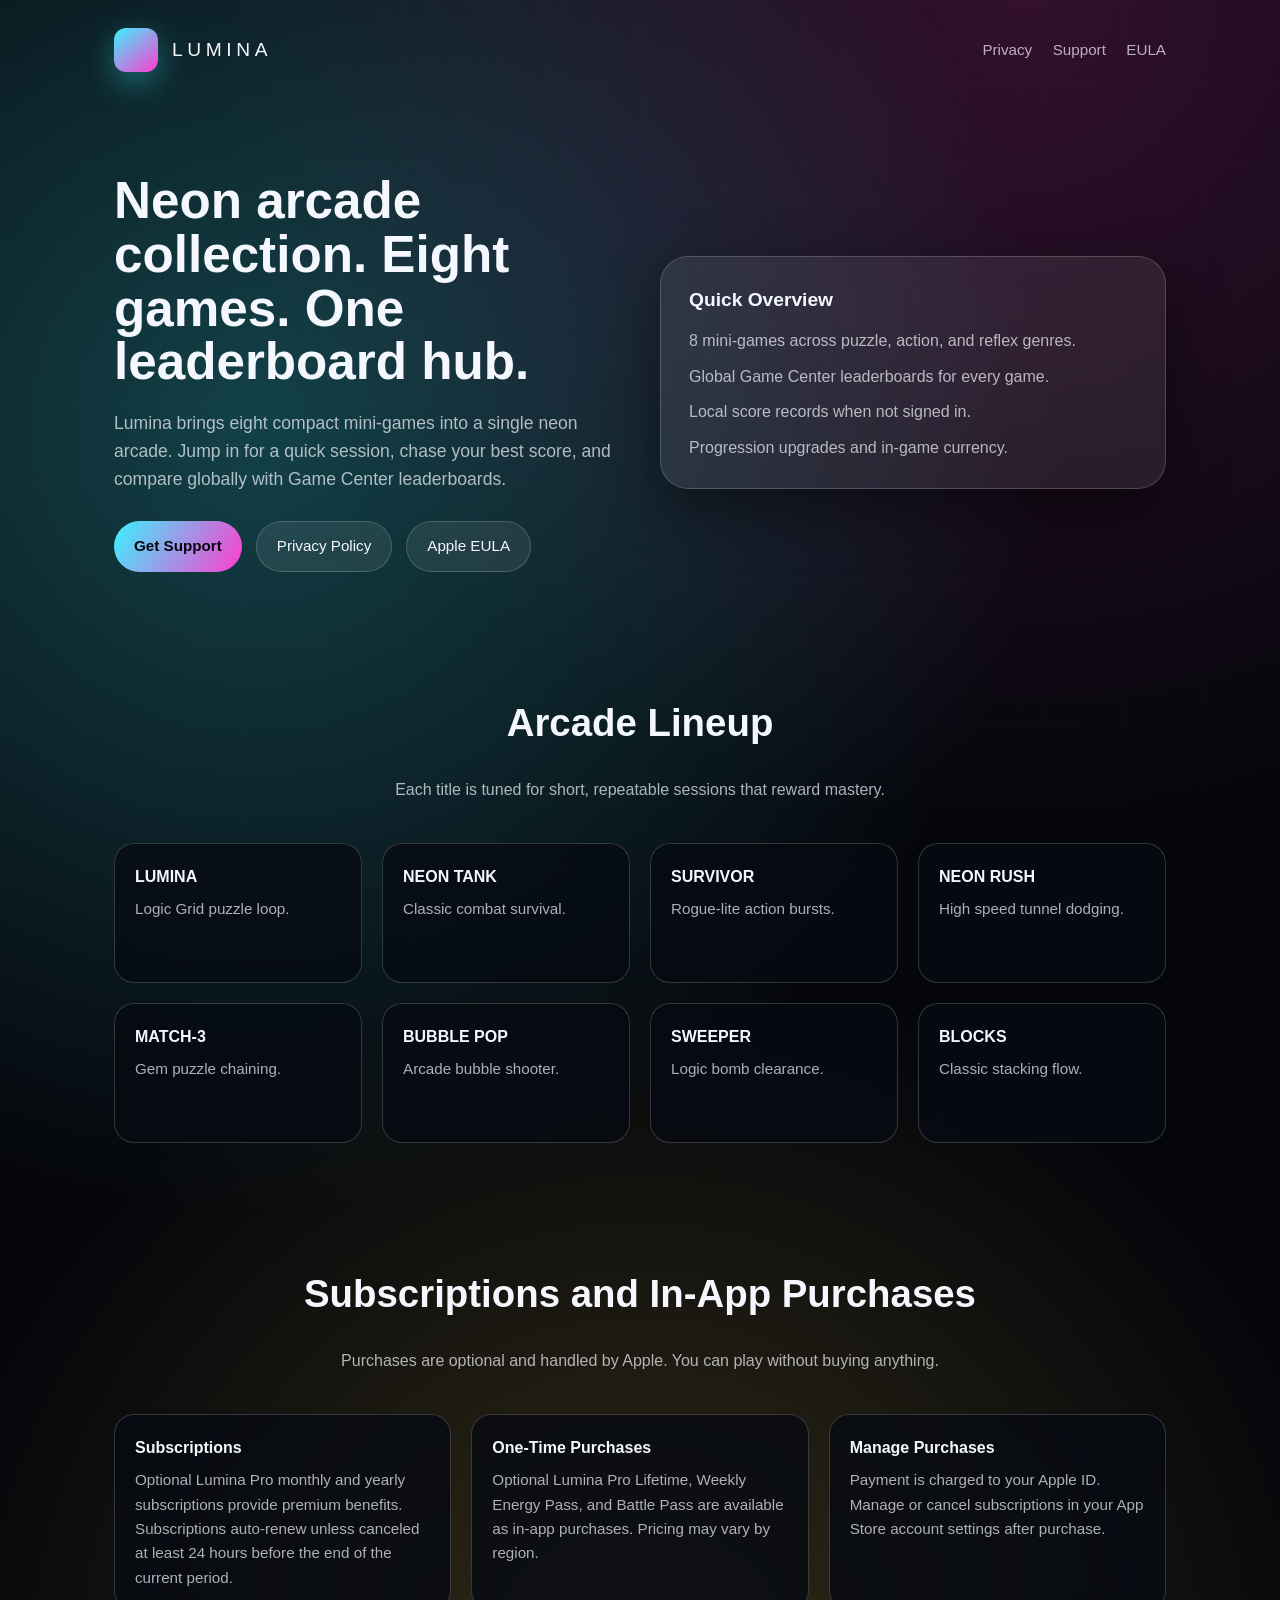
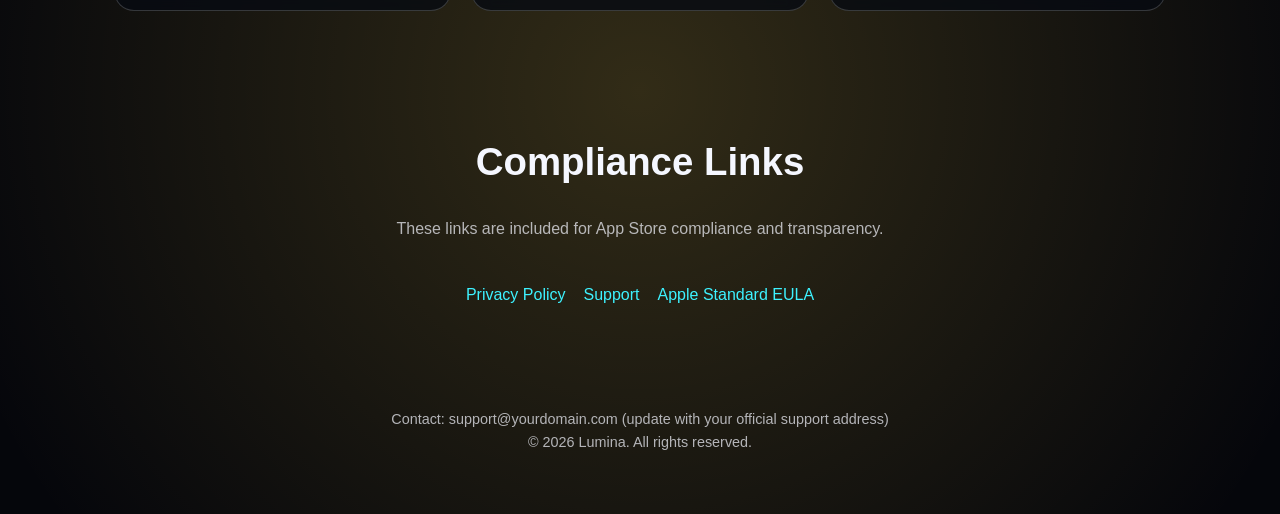
==== index.html @ 7ef951b6 "chore: 初始化文档站点" ====
<!DOCTYPE html>
<html lang="en">
<head>
    <meta charset="UTF-8">
    <meta name="viewport" content="width=device-width, initial-scale=1.0">
    <title>Lumina - Neon Arcade Collection</title>
    <meta name="description" content="Lumina is a neon arcade collection of eight mini-games with quick sessions and global Game Center leaderboards.">
    <meta name="keywords" content="arcade,mini games,neon,puzzle,action,leaderboard,score,casual">

    <meta property="og:title" content="Lumina - Neon Arcade Collection">
    <meta property="og:description" content="Eight neon mini-games built for quick sessions and high scores.">
    <meta property="og:type" content="website">
    <meta property="og:url" content="https://zergcsda.github.io/lumina-docs/">

    <style>
        :root {
            --bg: #05060b;
            --bg-soft: rgba(7, 10, 18, 0.8);
            --text: #f5f7ff;
            --muted: rgba(245, 247, 255, 0.7);
            --accent: #3df2ff;
            --accent-2: #ff3dce;
            --accent-3: #ffd84d;
            --glass: rgba(255, 255, 255, 0.08);
            --glass-border: rgba(255, 255, 255, 0.18);
        }

        * {
            box-sizing: border-box;
            margin: 0;
            padding: 0;
        }

        body {
            font-family: "Space Grotesk", "SF Pro Display", "Segoe UI", sans-serif;
            background: radial-gradient(circle at 20% 20%, rgba(61, 242, 255, 0.25), transparent 40%),
                        radial-gradient(circle at 80% 0%, rgba(255, 61, 206, 0.18), transparent 35%),
                        radial-gradient(circle at 50% 80%, rgba(255, 216, 77, 0.18), transparent 40%),
                        #05060b;
            color: var(--text);
            line-height: 1.6;
            min-height: 100vh;
            overflow-x: hidden;
        }

        .grid-overlay {
            position: fixed;
            inset: 0;
            background-image: linear-gradient(rgba(255, 255, 255, 0.04) 1px, transparent 1px),
                linear-gradient(90deg, rgba(255, 255, 255, 0.04) 1px, transparent 1px);
            background-size: 80px 80px;
            opacity: 0.3;
            pointer-events: none;
            z-index: -1;
            animation: drift 18s ease-in-out infinite alternate;
        }

        @keyframes drift {
            from { transform: translate(0, 0); }
            to { transform: translate(-40px, -60px); }
        }

        .container {
            max-width: 1100px;
            margin: 0 auto;
            padding: 0 24px;
        }

        header {
            padding: 28px 0 12px;
            display: flex;
            align-items: center;
            justify-content: space-between;
        }

        .logo {
            display: flex;
            align-items: center;
            gap: 14px;
            font-size: 1.2rem;
            letter-spacing: 0.24em;
            text-transform: uppercase;
        }

        .logo-mark {
            width: 44px;
            height: 44px;
            border-radius: 12px;
            background: linear-gradient(140deg, var(--accent), var(--accent-2));
            box-shadow: 0 10px 30px rgba(61, 242, 255, 0.35);
        }

        nav a {
            color: var(--muted);
            text-decoration: none;
            margin-left: 16px;
            font-size: 0.95rem;
        }

        nav a:hover {
            color: var(--text);
        }

        .hero {
            padding: 90px 0 60px;
            display: grid;
            grid-template-columns: repeat(auto-fit, minmax(280px, 1fr));
            gap: 40px;
            align-items: center;
        }

        .hero h1 {
            font-size: clamp(2.6rem, 4vw, 4.2rem);
            line-height: 1.05;
            margin-bottom: 20px;
        }

        .hero p {
            font-size: 1.1rem;
            color: var(--muted);
            margin-bottom: 28px;
        }

        .cta-group {
            display: flex;
            flex-wrap: wrap;
            gap: 14px;
        }

        .cta {
            display: inline-flex;
            align-items: center;
            gap: 8px;
            padding: 12px 20px;
            border-radius: 999px;
            border: 1px solid var(--glass-border);
            background: var(--glass);
            color: var(--text);
            text-decoration: none;
            font-size: 0.95rem;
        }

        .cta.primary {
            background: linear-gradient(120deg, var(--accent), var(--accent-2));
            border: none;
            color: #05060b;
            font-weight: 600;
        }

        .hero-card {
            background: var(--glass);
            border: 1px solid var(--glass-border);
            border-radius: 28px;
            padding: 28px;
            box-shadow: 0 20px 60px rgba(0, 0, 0, 0.45);
            backdrop-filter: blur(18px);
        }

        .hero-card h3 {
            margin-bottom: 12px;
            font-size: 1.2rem;
        }

        .hero-card ul {
            list-style: none;
            display: grid;
            gap: 10px;
        }

        .hero-card li {
            color: var(--muted);
        }

        section {
            padding: 60px 0;
        }

        section h2 {
            font-size: clamp(2rem, 3vw, 2.8rem);
            text-align: center;
            margin-bottom: 24px;
        }

        .section-subtitle {
            text-align: center;
            color: var(--muted);
            max-width: 700px;
            margin: 0 auto 40px;
        }

        .grid {
            display: grid;
            grid-template-columns: repeat(auto-fit, minmax(220px, 1fr));
            gap: 20px;
        }

        .card {
            background: var(--bg-soft);
            border: 1px solid var(--glass-border);
            border-radius: 20px;
            padding: 20px;
            min-height: 140px;
            backdrop-filter: blur(10px);
        }

        .card h4 {
            margin-bottom: 8px;
        }

        .card p {
            color: var(--muted);
            font-size: 0.95rem;
        }

        .list {
            display: grid;
            gap: 10px;
            color: var(--muted);
        }

        .links {
            display: flex;
            flex-wrap: wrap;
            gap: 18px;
            justify-content: center;
        }

        .links a {
            color: var(--accent);
            text-decoration: none;
        }

        .links a:hover {
            text-decoration: underline;
        }

        footer {
            padding: 40px 0 60px;
            text-align: center;
            color: var(--muted);
            font-size: 0.9rem;
        }

        @media (max-width: 720px) {
            header {
                flex-direction: column;
                align-items: flex-start;
                gap: 14px;
            }

            nav a {
                margin-left: 0;
                margin-right: 14px;
            }
        }
    </style>
</head>
<body>
    <div class="grid-overlay"></div>
    <div class="container">
        <header>
            <div class="logo">
                <div class="logo-mark"></div>
                Lumina
            </div>
            <nav>
                <a href="privacy.html">Privacy</a>
                <a href="support.html">Support</a>
                <a href="https://www.apple.com/legal/internet-services/itunes/dev/stdeula/" target="_blank" rel="noopener">EULA</a>
            </nav>
        </header>

        <section class="hero">
            <div>
                <h1>Neon arcade collection. Eight games. One leaderboard hub.</h1>
                <p>Lumina brings eight compact mini-games into a single neon arcade. Jump in for a quick session, chase your best score, and compare globally with Game Center leaderboards.</p>
                <div class="cta-group">
                    <a class="cta primary" href="support.html">Get Support</a>
                    <a class="cta" href="privacy.html">Privacy Policy</a>
                    <a class="cta" href="https://www.apple.com/legal/internet-services/itunes/dev/stdeula/" target="_blank" rel="noopener">Apple EULA</a>
                </div>
            </div>
            <div class="hero-card">
                <h3>Quick Overview</h3>
                <ul>
                    <li>8 mini-games across puzzle, action, and reflex genres.</li>
                    <li>Global Game Center leaderboards for every game.</li>
                    <li>Local score records when not signed in.</li>
                    <li>Progression upgrades and in-game currency.</li>
                </ul>
            </div>
        </section>

        <section>
            <h2>Arcade Lineup</h2>
            <p class="section-subtitle">Each title is tuned for short, repeatable sessions that reward mastery.</p>
            <div class="grid">
                <div class="card">
                    <h4>LUMINA</h4>
                    <p>Logic Grid puzzle loop.</p>
                </div>
                <div class="card">
                    <h4>NEON TANK</h4>
                    <p>Classic combat survival.</p>
                </div>
                <div class="card">
                    <h4>SURVIVOR</h4>
                    <p>Rogue-lite action bursts.</p>
                </div>
                <div class="card">
                    <h4>NEON RUSH</h4>
                    <p>High speed tunnel dodging.</p>
                </div>
                <div class="card">
                    <h4>MATCH-3</h4>
                    <p>Gem puzzle chaining.</p>
                </div>
                <div class="card">
                    <h4>BUBBLE POP</h4>
                    <p>Arcade bubble shooter.</p>
                </div>
                <div class="card">
                    <h4>SWEEPER</h4>
                    <p>Logic bomb clearance.</p>
                </div>
                <div class="card">
                    <h4>BLOCKS</h4>
                    <p>Classic stacking flow.</p>
                </div>
            </div>
        </section>

        <section>
            <h2>Subscriptions and In-App Purchases</h2>
            <p class="section-subtitle">Purchases are optional and handled by Apple. You can play without buying anything.</p>
            <div class="grid">
                <div class="card">
                    <h4>Subscriptions</h4>
                    <p>Optional Lumina Pro monthly and yearly subscriptions provide premium benefits. Subscriptions auto-renew unless canceled at least 24 hours before the end of the current period.</p>
                </div>
                <div class="card">
                    <h4>One-Time Purchases</h4>
                    <p>Optional Lumina Pro Lifetime, Weekly Energy Pass, and Battle Pass are available as in-app purchases. Pricing may vary by region.</p>
                </div>
                <div class="card">
                    <h4>Manage Purchases</h4>
                    <p>Payment is charged to your Apple ID. Manage or cancel subscriptions in your App Store account settings after purchase.</p>
                </div>
            </div>
        </section>

        <section>
            <h2>Compliance Links</h2>
            <p class="section-subtitle">These links are included for App Store compliance and transparency.</p>
            <div class="links">
                <a href="privacy.html">Privacy Policy</a>
                <a href="support.html">Support</a>
                <a href="https://www.apple.com/legal/internet-services/itunes/dev/stdeula/" target="_blank" rel="noopener">Apple Standard EULA</a>
            </div>
        </section>

        <footer>
            <p>Contact: support@yourdomain.com (update with your official support address)</p>
            <p>© 2026 Lumina. All rights reserved.</p>
        </footer>
    </div>
</body>
</html>
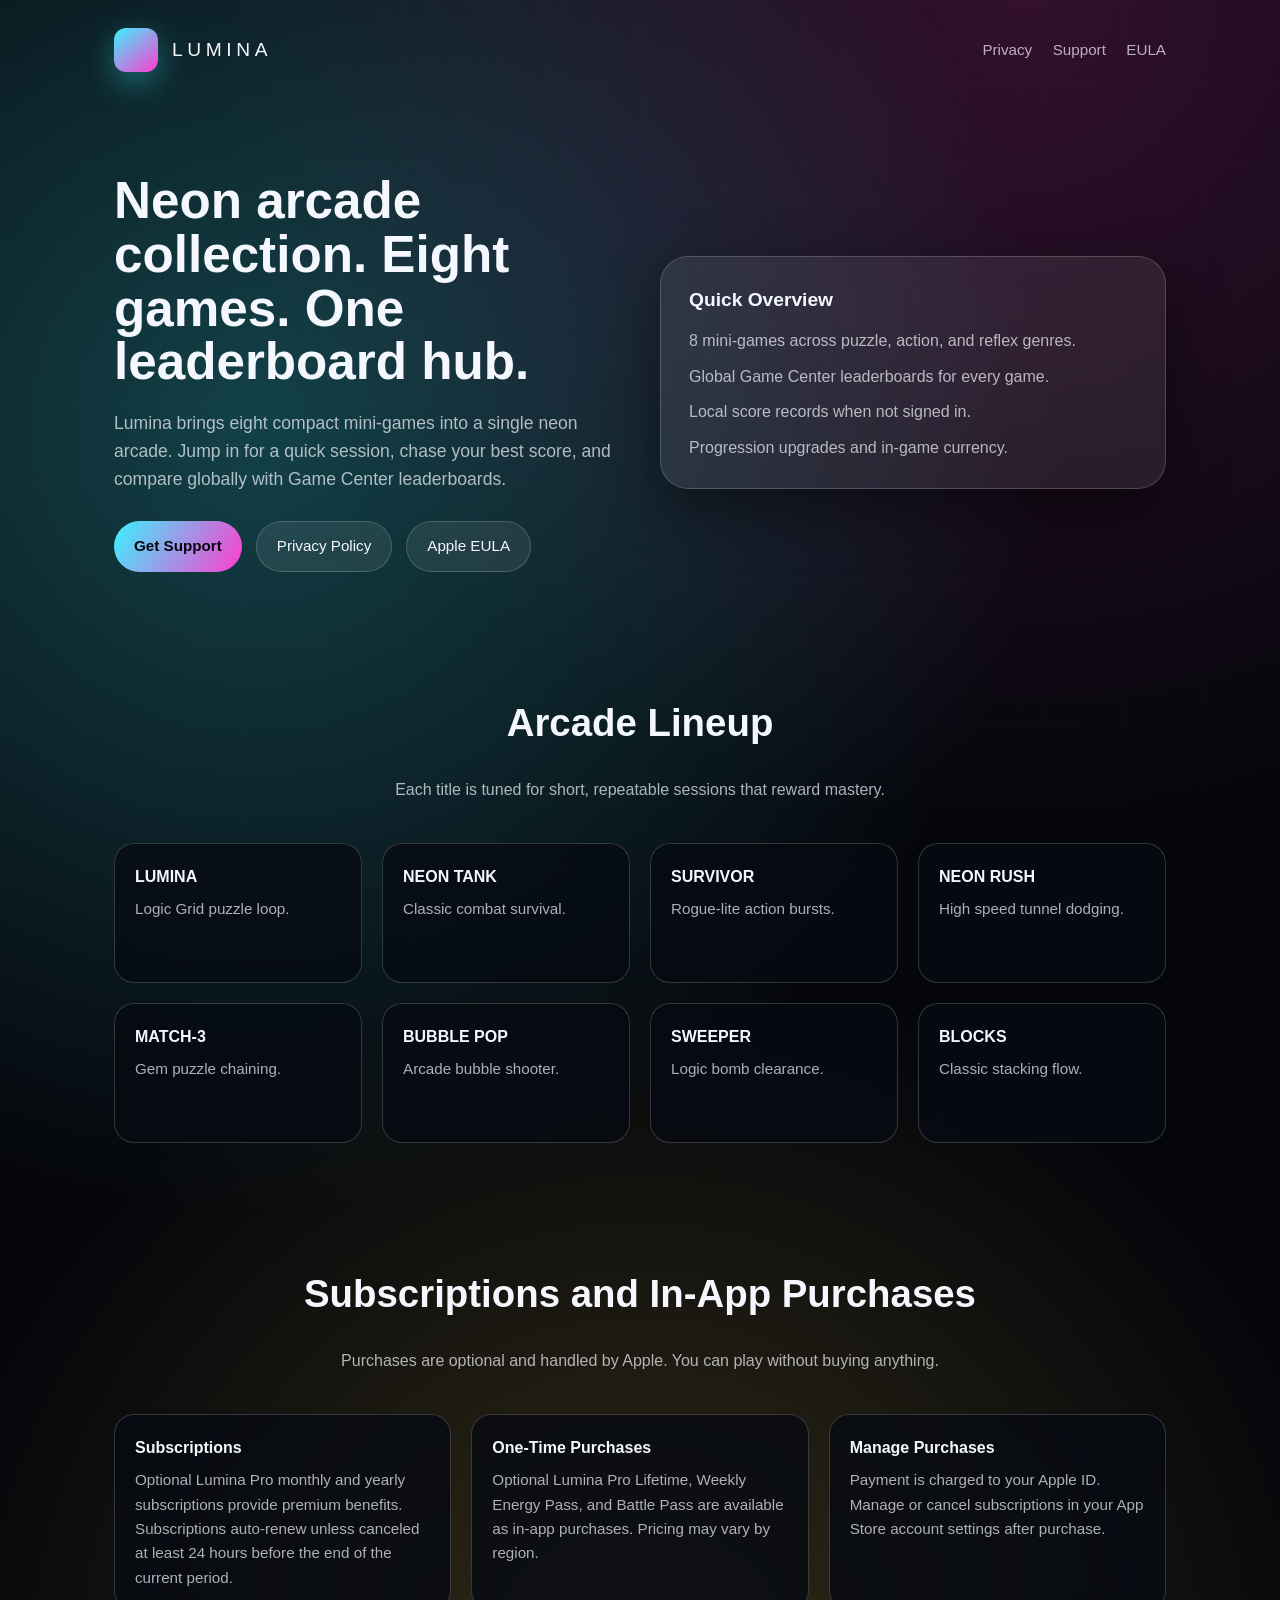
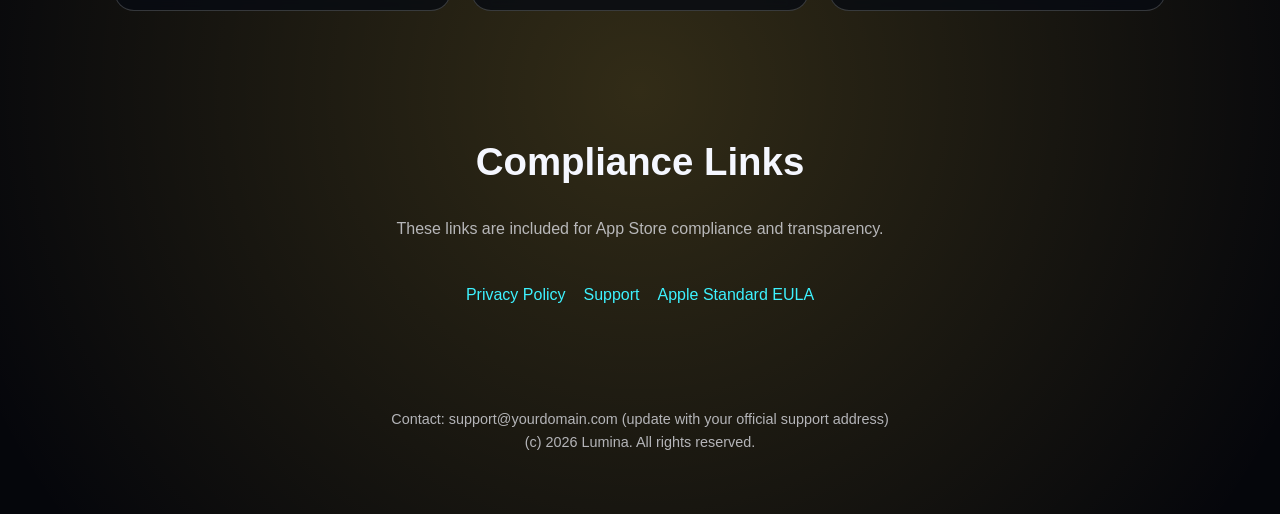
==== commit 620f1898: "chore: 调整版权文案" ====
--- a/index.html
+++ b/index.html
@@ -361,7 +361,7 @@
 
         <footer>
             <p>Contact: support@yourdomain.com (update with your official support address)</p>
-            <p>© 2026 Lumina. All rights reserved.</p>
+            <p>(c) 2026 Lumina. All rights reserved.</p>
         </footer>
     </div>
 </body>
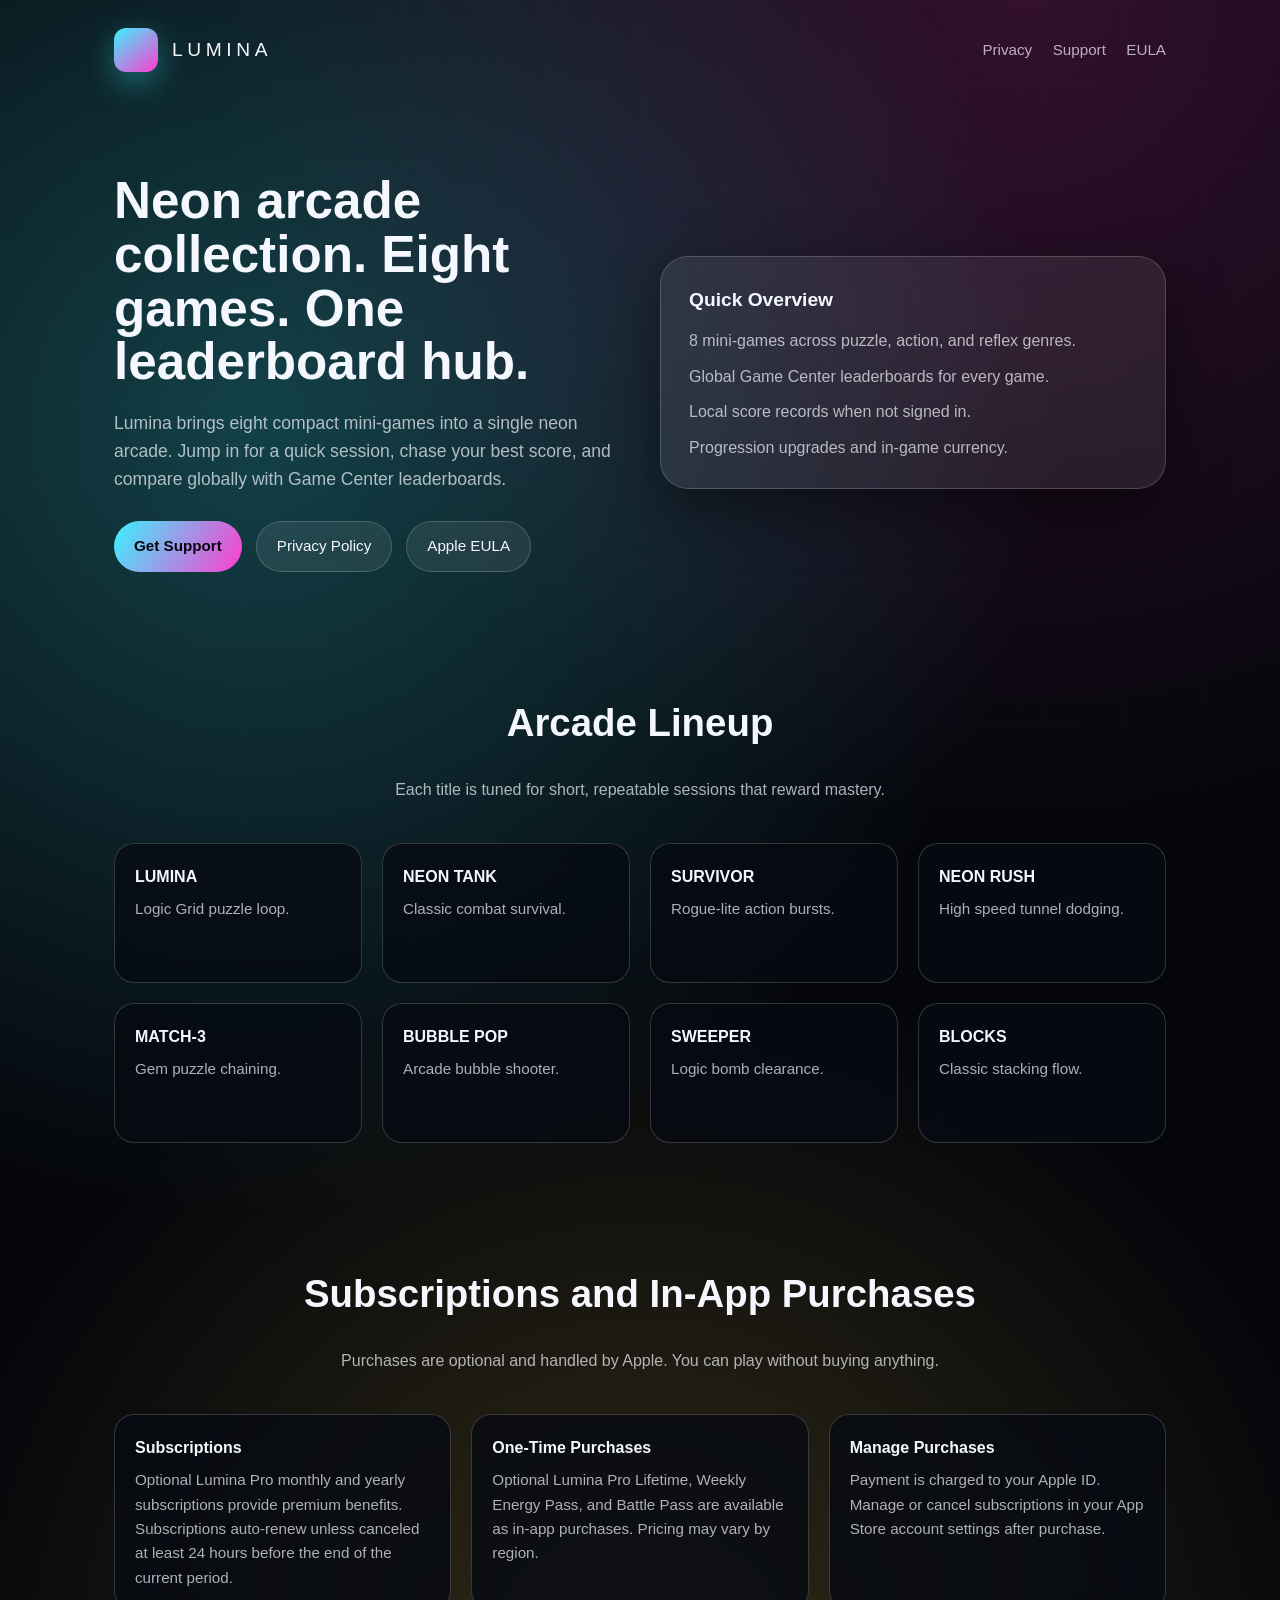
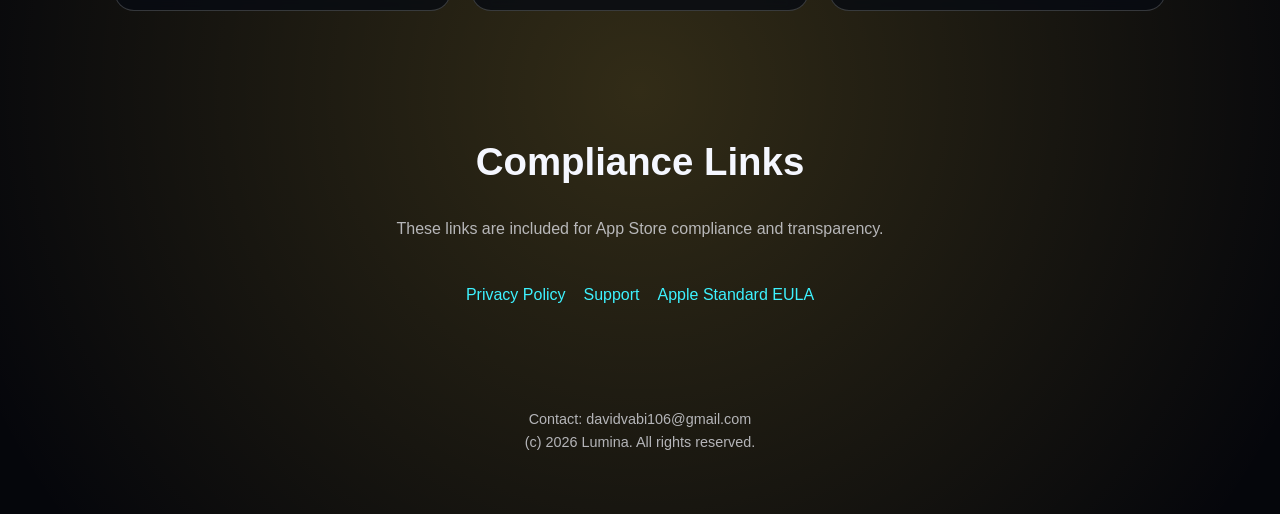
==== commit 42d1140d: "chore: 更新支持邮箱" ====
--- a/index.html
+++ b/index.html
@@ -360,7 +360,7 @@
         </section>
 
         <footer>
-            <p>Contact: support@yourdomain.com (update with your official support address)</p>
+            <p>Contact: davidvabi106@gmail.com</p>
             <p>(c) 2026 Lumina. All rights reserved.</p>
         </footer>
     </div>
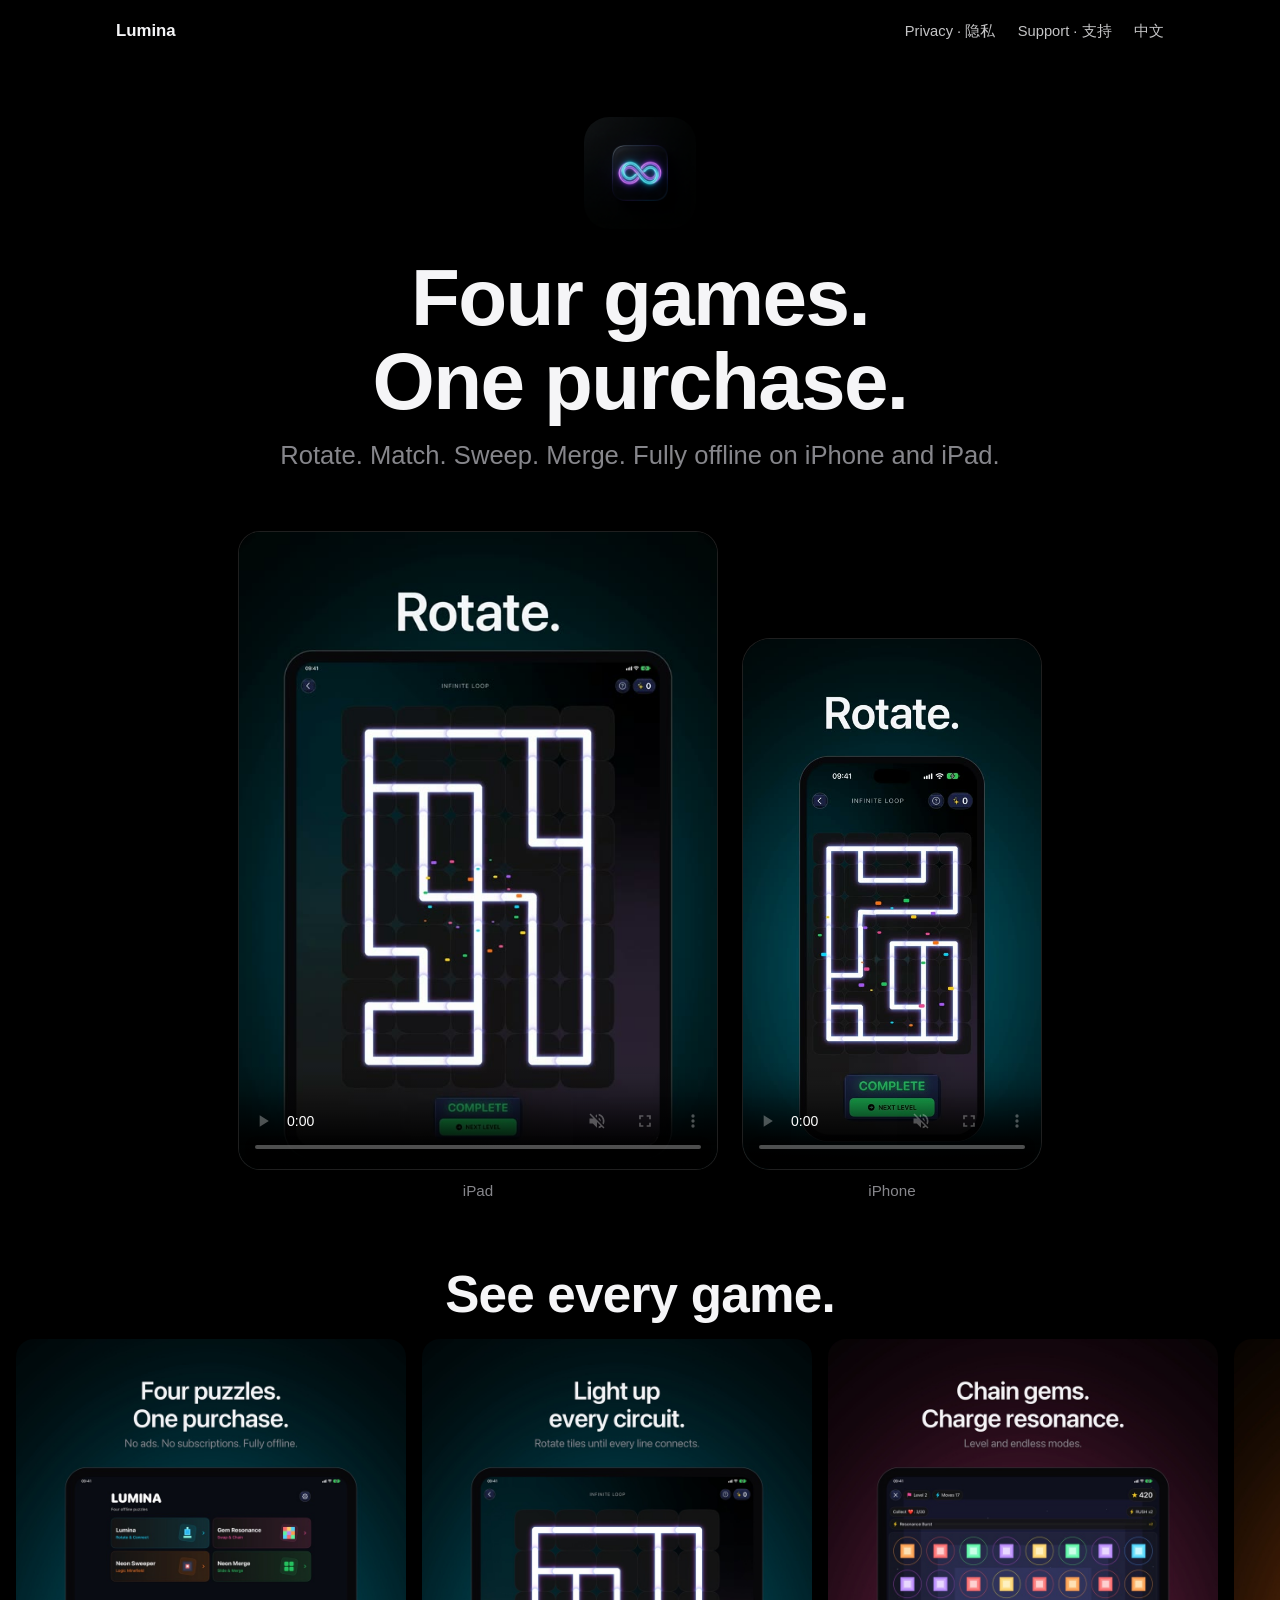
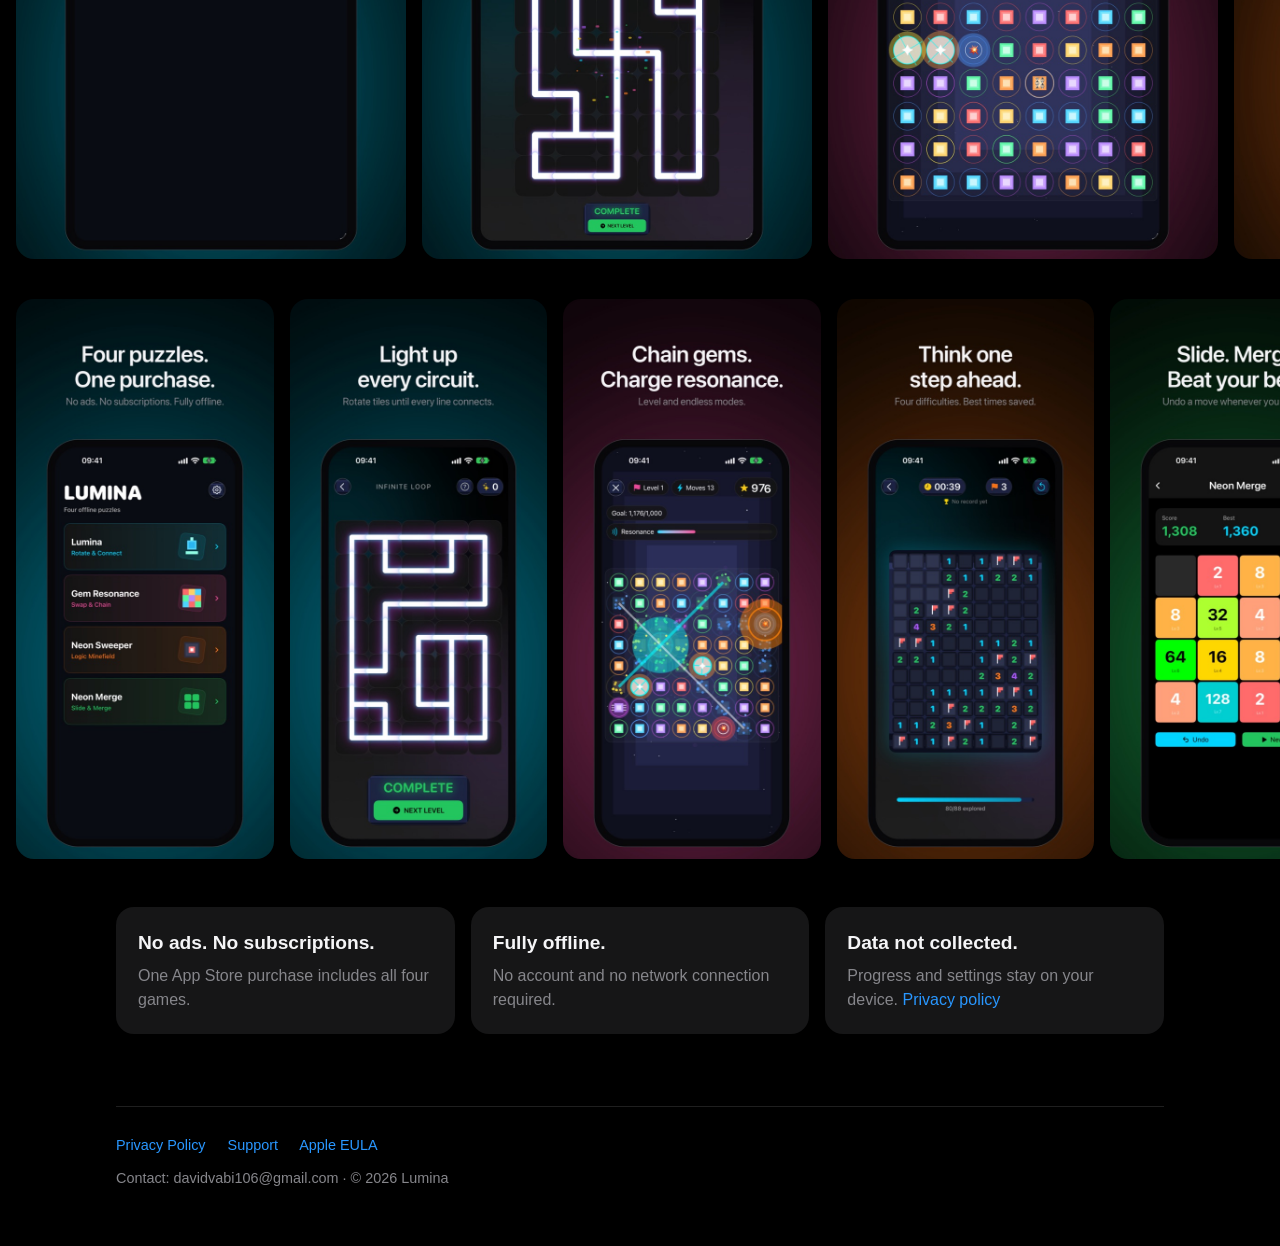
==== commit 1fa6e677: "Launch page: iPad and iPhone promo videos, App Store screenshots" ====
--- a/index.html
+++ b/index.html
@@ -3,366 +3,159 @@
 <head>
     <meta charset="UTF-8">
     <meta name="viewport" content="width=device-width, initial-scale=1.0">
-    <title>Lumina - Neon Arcade Collection</title>
-    <meta name="description" content="Lumina is a neon arcade collection of eight mini-games with quick sessions and global Game Center leaderboards.">
-    <meta name="keywords" content="arcade,mini games,neon,puzzle,action,leaderboard,score,casual">
-
-    <meta property="og:title" content="Lumina - Neon Arcade Collection">
-    <meta property="og:description" content="Eight neon mini-games built for quick sessions and high scores.">
+    <title>Lumina - Four Offline Puzzles</title>
+    <meta name="description" content="Four offline puzzle games for iPhone and iPad in one App Store purchase. No ads, no subscriptions, no in-app purchases.">
+    <meta property="og:title" content="Lumina - Four Offline Puzzles">
+    <meta property="og:description" content="Rotate. Match. Sweep. Merge. Four puzzle games, one purchase, fully offline.">
     <meta property="og:type" content="website">
-    <meta property="og:url" content="https://zergcsda.github.io/lumina-docs/">
-
+    <meta property="og:image" content="media/poster_ipad.jpg">
     <style>
         :root {
-            --bg: #05060b;
-            --bg-soft: rgba(7, 10, 18, 0.8);
-            --text: #f5f7ff;
-            --muted: rgba(245, 247, 255, 0.7);
-            --accent: #3df2ff;
-            --accent-2: #ff3dce;
-            --accent-3: #ffd84d;
-            --glass: rgba(255, 255, 255, 0.08);
-            --glass-border: rgba(255, 255, 255, 0.18);
+            --bg: #000;
+            --panel: #161617;
+            --text: #f5f5f7;
+            --muted: #86868b;
+            --accent: #2997ff;
+            --border: rgba(255, 255, 255, 0.12);
         }
-
-        * {
-            box-sizing: border-box;
-            margin: 0;
-            padding: 0;
+        * { box-sizing: border-box; margin: 0; padding: 0; }
+        body {
+            font-family: -apple-system, BlinkMacSystemFont, "SF Pro Display", "PingFang SC", "Segoe UI", sans-serif;
+            background: var(--bg);
+            color: var(--text);
+            line-height: 1.5;
+            -webkit-font-smoothing: antialiased;
         }
-
-        body {
-            font-family: "Space Grotesk", "SF Pro Display", "Segoe UI", sans-serif;
-            background: radial-gradient(circle at 20% 20%, rgba(61, 242, 255, 0.25), transparent 40%),
-                        radial-gradient(circle at 80% 0%, rgba(255, 61, 206, 0.18), transparent 35%),
-                        radial-gradient(circle at 50% 80%, rgba(255, 216, 77, 0.18), transparent 40%),
-                        #05060b;
-            color: var(--text);
-            line-height: 1.6;
-            min-height: 100vh;
-            overflow-x: hidden;
-        }
-
-        .grid-overlay {
-            position: fixed;
-            inset: 0;
-            background-image: linear-gradient(rgba(255, 255, 255, 0.04) 1px, transparent 1px),
-                linear-gradient(90deg, rgba(255, 255, 255, 0.04) 1px, transparent 1px);
-            background-size: 80px 80px;
-            opacity: 0.3;
-            pointer-events: none;
-            z-index: -1;
-            animation: drift 18s ease-in-out infinite alternate;
-        }
-
-        @keyframes drift {
-            from { transform: translate(0, 0); }
-            to { transform: translate(-40px, -60px); }
-        }
-
-        .container {
-            max-width: 1100px;
-            margin: 0 auto;
-            padding: 0 24px;
-        }
-
-        header {
-            padding: 28px 0 12px;
-            display: flex;
-            align-items: center;
-            justify-content: space-between;
-        }
-
-        .logo {
-            display: flex;
-            align-items: center;
-            gap: 14px;
-            font-size: 1.2rem;
-            letter-spacing: 0.24em;
-            text-transform: uppercase;
-        }
-
-        .logo-mark {
-            width: 44px;
-            height: 44px;
-            border-radius: 12px;
-            background: linear-gradient(140deg, var(--accent), var(--accent-2));
-            box-shadow: 0 10px 30px rgba(61, 242, 255, 0.35);
-        }
-
-        nav a {
-            color: var(--muted);
-            text-decoration: none;
-            margin-left: 16px;
-            font-size: 0.95rem;
-        }
-
-        nav a:hover {
-            color: var(--text);
-        }
-
-        .hero {
-            padding: 90px 0 60px;
-            display: grid;
-            grid-template-columns: repeat(auto-fit, minmax(280px, 1fr));
-            gap: 40px;
-            align-items: center;
-        }
-
-        .hero h1 {
-            font-size: clamp(2.6rem, 4vw, 4.2rem);
-            line-height: 1.05;
-            margin-bottom: 20px;
-        }
-
-        .hero p {
-            font-size: 1.1rem;
-            color: var(--muted);
-            margin-bottom: 28px;
-        }
-
-        .cta-group {
-            display: flex;
-            flex-wrap: wrap;
-            gap: 14px;
-        }
-
-        .cta {
-            display: inline-flex;
-            align-items: center;
-            gap: 8px;
-            padding: 12px 20px;
-            border-radius: 999px;
-            border: 1px solid var(--glass-border);
-            background: var(--glass);
-            color: var(--text);
-            text-decoration: none;
-            font-size: 0.95rem;
-        }
-
-        .cta.primary {
-            background: linear-gradient(120deg, var(--accent), var(--accent-2));
-            border: none;
-            color: #05060b;
-            font-weight: 600;
-        }
-
-        .hero-card {
-            background: var(--glass);
-            border: 1px solid var(--glass-border);
-            border-radius: 28px;
-            padding: 28px;
-            box-shadow: 0 20px 60px rgba(0, 0, 0, 0.45);
-            backdrop-filter: blur(18px);
-        }
-
-        .hero-card h3 {
-            margin-bottom: 12px;
-            font-size: 1.2rem;
-        }
-
-        .hero-card ul {
-            list-style: none;
-            display: grid;
-            gap: 10px;
-        }
-
-        .hero-card li {
-            color: var(--muted);
-        }
-
-        section {
-            padding: 60px 0;
-        }
-
-        section h2 {
-            font-size: clamp(2rem, 3vw, 2.8rem);
-            text-align: center;
-            margin-bottom: 24px;
-        }
-
-        .section-subtitle {
-            text-align: center;
-            color: var(--muted);
-            max-width: 700px;
-            margin: 0 auto 40px;
-        }
-
-        .grid {
-            display: grid;
-            grid-template-columns: repeat(auto-fit, minmax(220px, 1fr));
-            gap: 20px;
-        }
-
-        .card {
-            background: var(--bg-soft);
-            border: 1px solid var(--glass-border);
-            border-radius: 20px;
-            padding: 20px;
-            min-height: 140px;
-            backdrop-filter: blur(10px);
-        }
-
-        .card h4 {
-            margin-bottom: 8px;
-        }
-
-        .card p {
-            color: var(--muted);
-            font-size: 0.95rem;
-        }
-
-        .list {
-            display: grid;
-            gap: 10px;
-            color: var(--muted);
-        }
-
-        .links {
-            display: flex;
-            flex-wrap: wrap;
-            gap: 18px;
-            justify-content: center;
-        }
-
-        .links a {
-            color: var(--accent);
-            text-decoration: none;
-        }
-
-        .links a:hover {
-            text-decoration: underline;
-        }
-
-        footer {
-            padding: 40px 0 60px;
-            text-align: center;
-            color: var(--muted);
-            font-size: 0.9rem;
-        }
-
-        @media (max-width: 720px) {
-            header {
-                flex-direction: column;
-                align-items: flex-start;
-                gap: 14px;
-            }
-
-            nav a {
-                margin-left: 0;
-                margin-right: 14px;
-            }
-        }
+        a { color: var(--accent); text-decoration: none; }
+        .wrap { max-width: 1080px; margin: 0 auto; padding: 0 16px; }
+        header { display: flex; justify-content: space-between; align-items: center; padding: 18px 0; flex-wrap: wrap; gap: 12px; }
+        header strong { font-size: 1.05rem; }
+        nav a { margin-left: 18px; font-size: 0.92rem; color: var(--text); opacity: 0.8; }
+        nav a:first-child { margin-left: 0; }
+        .hero { text-align: center; padding: 56px 0 32px; }
+        .hero img.icon { width: 112px; height: 112px; border-radius: 25px; }
+        h1 { font-size: clamp(2.6rem, 9vw, 5rem); font-weight: 600; letter-spacing: -0.02em; line-height: 1.05; margin-top: 20px; }
+        .hero p { font-size: clamp(1.1rem, 3vw, 1.6rem); color: var(--muted); margin-top: 12px; }
+        .videos { display: flex; justify-content: center; align-items: flex-end; gap: 24px; padding: 24px 0 64px; flex-wrap: wrap; }
+        .videos figure { text-align: center; margin: 0; width: min(480px, 100%); }
+        .videos figure.phone { width: min(300px, 100%); }
+        .videos video { width: 100%; border-radius: 22px; border: 1px solid var(--border); background: #000; display: block; }
+        .videos figure.phone video { border-radius: 28px; }
+        .videos figcaption { color: var(--muted); margin-top: 10px; font-size: 0.95rem; }
+        h2 { font-size: clamp(2rem, 6vw, 3.2rem); font-weight: 600; letter-spacing: -0.015em; text-align: center; line-height: 1.1; }
+        .sub { text-align: center; color: var(--muted); font-size: 1.15rem; margin-top: 10px; }
+        .gallery { display: flex; gap: 16px; overflow-x: auto; padding: 16px 16px 24px; scroll-snap-type: x mandatory; }
+        .gallery.ipad img { height: min(520px, 62vh); }
+        .gallery img { height: min(560px, 70vh); border-radius: 18px; scroll-snap-align: center; flex: 0 0 auto; }
+        .points { display: grid; grid-template-columns: repeat(auto-fit, minmax(220px, 1fr)); gap: 16px; padding: 24px 0 72px; }
+        .point { background: var(--panel); border-radius: 18px; padding: 22px; }
+        .point h3 { font-size: 1.2rem; font-weight: 600; }
+        .point p { color: var(--muted); margin-top: 6px; }
+        footer { border-top: 1px solid var(--border); padding: 28px 0 56px; color: var(--muted); font-size: 0.9rem; }
+        footer a { margin-right: 18px; }
+        body [lang="zh-Hans"] { display: none; }
+        body.zh [lang="en"] { display: none; }
+        body.zh [lang="zh-Hans"] { display: revert; }
+        body.zh .gallery[lang="zh-Hans"] { display: flex; }
+        body.zh .points[lang="zh-Hans"] { display: grid; }
     </style>
 </head>
 <body>
-    <div class="grid-overlay"></div>
-    <div class="container">
-        <header>
-            <div class="logo">
-                <div class="logo-mark"></div>
-                Lumina
-            </div>
-            <nav>
-                <a href="privacy.html">Privacy</a>
-                <a href="support.html">Support</a>
-                <a href="https://www.apple.com/legal/internet-services/itunes/dev/stdeula/" target="_blank" rel="noopener">EULA</a>
-            </nav>
-        </header>
+<div class="wrap">
+    <header>
+        <strong>Lumina</strong>
+        <nav>
+            <a href="privacy.html">Privacy · 隐私</a>
+            <a href="support.html">Support · 支持</a>
+            <a href="#" id="toggle">中文</a>
+        </nav>
+    </header>
 
-        <section class="hero">
-            <div>
-                <h1>Neon arcade collection. Eight games. One leaderboard hub.</h1>
-                <p>Lumina brings eight compact mini-games into a single neon arcade. Jump in for a quick session, chase your best score, and compare globally with Game Center leaderboards.</p>
-                <div class="cta-group">
-                    <a class="cta primary" href="support.html">Get Support</a>
-                    <a class="cta" href="privacy.html">Privacy Policy</a>
-                    <a class="cta" href="https://www.apple.com/legal/internet-services/itunes/dev/stdeula/" target="_blank" rel="noopener">Apple EULA</a>
-                </div>
-            </div>
-            <div class="hero-card">
-                <h3>Quick Overview</h3>
-                <ul>
-                    <li>8 mini-games across puzzle, action, and reflex genres.</li>
-                    <li>Global Game Center leaderboards for every game.</li>
-                    <li>Local score records when not signed in.</li>
-                    <li>Progression upgrades and in-game currency.</li>
-                </ul>
-            </div>
-        </section>
+    <section class="hero">
+        <img class="icon" src="media/icon.png" alt="Lumina app icon">
+        <h1 lang="en">Four games.<br>One purchase.</h1>
+        <h1 lang="zh-Hans">四款游戏。<br>一次买断。</h1>
+        <p lang="en">Rotate. Match. Sweep. Merge. Fully offline on iPhone and iPad.</p>
+        <p lang="zh-Hans">旋转、消除、扫雷、合并。iPhone 与 iPad 上完全离线畅玩。</p>
+    </section>
 
-        <section>
-            <h2>Arcade Lineup</h2>
-            <p class="section-subtitle">Each title is tuned for short, repeatable sessions that reward mastery.</p>
-            <div class="grid">
-                <div class="card">
-                    <h4>LUMINA</h4>
-                    <p>Logic Grid puzzle loop.</p>
-                </div>
-                <div class="card">
-                    <h4>NEON TANK</h4>
-                    <p>Classic combat survival.</p>
-                </div>
-                <div class="card">
-                    <h4>SURVIVOR</h4>
-                    <p>Rogue-lite action bursts.</p>
-                </div>
-                <div class="card">
-                    <h4>NEON RUSH</h4>
-                    <p>High speed tunnel dodging.</p>
-                </div>
-                <div class="card">
-                    <h4>MATCH-3</h4>
-                    <p>Gem puzzle chaining.</p>
-                </div>
-                <div class="card">
-                    <h4>BUBBLE POP</h4>
-                    <p>Arcade bubble shooter.</p>
-                </div>
-                <div class="card">
-                    <h4>SWEEPER</h4>
-                    <p>Logic bomb clearance.</p>
-                </div>
-                <div class="card">
-                    <h4>BLOCKS</h4>
-                    <p>Classic stacking flow.</p>
-                </div>
-            </div>
-        </section>
+    <section class="videos">
+        <figure>
+            <video src="media/promo_ipad.mp4" poster="media/poster_ipad.jpg" controls playsinline muted loop preload="metadata"></video>
+            <figcaption>iPad</figcaption>
+        </figure>
+        <figure class="phone">
+            <video src="media/promo_iphone.mp4" poster="media/poster_iphone.jpg" controls playsinline muted loop preload="metadata"></video>
+            <figcaption>iPhone</figcaption>
+        </figure>
+    </section>
 
-        <section>
-            <h2>Subscriptions and In-App Purchases</h2>
-            <p class="section-subtitle">Purchases are optional and handled by Apple. You can play without buying anything.</p>
-            <div class="grid">
-                <div class="card">
-                    <h4>Subscriptions</h4>
-                    <p>Optional Lumina Pro monthly and yearly subscriptions provide premium benefits. Subscriptions auto-renew unless canceled at least 24 hours before the end of the current period.</p>
-                </div>
-                <div class="card">
-                    <h4>One-Time Purchases</h4>
-                    <p>Optional Lumina Pro Lifetime, Weekly Energy Pass, and Battle Pass are available as in-app purchases. Pricing may vary by region.</p>
-                </div>
-                <div class="card">
-                    <h4>Manage Purchases</h4>
-                    <p>Payment is charged to your Apple ID. Manage or cancel subscriptions in your App Store account settings after purchase.</p>
-                </div>
-            </div>
-        </section>
-
-        <section>
-            <h2>Compliance Links</h2>
-            <p class="section-subtitle">These links are included for App Store compliance and transparency.</p>
-            <div class="links">
-                <a href="privacy.html">Privacy Policy</a>
-                <a href="support.html">Support</a>
-                <a href="https://www.apple.com/legal/internet-services/itunes/dev/stdeula/" target="_blank" rel="noopener">Apple Standard EULA</a>
-            </div>
-        </section>
-
-        <footer>
-            <p>Contact: davidvabi106@gmail.com</p>
-            <p>(c) 2026 Lumina. All rights reserved.</p>
-        </footer>
+    <h2 lang="en">See every game.</h2>
+    <h2 lang="zh-Hans">四款游戏，一览无余。</h2>
+</div>
+<div class="gallery ipad" lang="en">
+    <img src="media/ipad_en_1.jpg" alt="Lumina home screen with four games" loading="lazy">
+    <img src="media/ipad_en_2.jpg" alt="Lumina circuit puzzle solved" loading="lazy">
+    <img src="media/ipad_en_3.jpg" alt="Gem Resonance match-3" loading="lazy">
+    <img src="media/ipad_en_4.jpg" alt="Neon Sweeper board" loading="lazy">
+    <img src="media/ipad_en_5.jpg" alt="Neon Merge board" loading="lazy">
+</div>
+<div class="gallery iphone" lang="en">
+    <img src="media/iphone_en_1.jpg" alt="Lumina home screen with four games" loading="lazy">
+    <img src="media/iphone_en_2.jpg" alt="Lumina circuit puzzle solved" loading="lazy">
+    <img src="media/iphone_en_3.jpg" alt="Gem Resonance match-3" loading="lazy">
+    <img src="media/iphone_en_4.jpg" alt="Neon Sweeper board" loading="lazy">
+    <img src="media/iphone_en_5.jpg" alt="Neon Merge board" loading="lazy">
+</div>
+<div class="gallery ipad" lang="zh-Hans">
+    <img src="media/ipad_zh-Hans_1.jpg" alt="Lumina 首页" loading="lazy">
+    <img src="media/ipad_zh-Hans_2.jpg" alt="Lumina 线路解谜" loading="lazy">
+    <img src="media/ipad_zh-Hans_3.jpg" alt="宝石共鸣" loading="lazy">
+    <img src="media/ipad_zh-Hans_4.jpg" alt="霓虹扫雷" loading="lazy">
+    <img src="media/ipad_zh-Hans_5.jpg" alt="霓虹合并" loading="lazy">
+</div>
+<div class="gallery iphone" lang="zh-Hans">
+    <img src="media/iphone_zh-Hans_1.jpg" alt="Lumina 首页" loading="lazy">
+    <img src="media/iphone_zh-Hans_2.jpg" alt="Lumina 线路解谜" loading="lazy">
+    <img src="media/iphone_zh-Hans_3.jpg" alt="宝石共鸣" loading="lazy">
+    <img src="media/iphone_zh-Hans_4.jpg" alt="霓虹扫雷" loading="lazy">
+    <img src="media/iphone_zh-Hans_5.jpg" alt="霓虹合并" loading="lazy">
+</div>
+<div class="wrap">
+    <div class="points" lang="en">
+        <div class="point"><h3>No ads. No subscriptions.</h3><p>One App Store purchase includes all four games.</p></div>
+        <div class="point"><h3>Fully offline.</h3><p>No account and no network connection required.</p></div>
+        <div class="point"><h3>Data not collected.</h3><p>Progress and settings stay on your device. <a href="privacy.html">Privacy policy</a></p></div>
     </div>
+    <div class="points" lang="zh-Hans">
+        <div class="point"><h3>无广告，无订阅。</h3><p>App Store 一次购买，包含全部四款游戏。</p></div>
+        <div class="point"><h3>完全离线。</h3><p>无需账号，无需联网。</p></div>
+        <div class="point"><h3>不收集数据。</h3><p>进度与设置只保存在你的设备上。<a href="privacy.html#zh">隐私政策</a></p></div>
+    </div>
+    <footer>
+        <a href="privacy.html">Privacy Policy</a>
+        <a href="support.html">Support</a>
+        <a href="https://www.apple.com/legal/internet-services/itunes/dev/stdeula/" target="_blank" rel="noopener">Apple EULA</a>
+        <p style="margin-top:12px">Contact: davidvabi106@gmail.com · © 2026 Lumina</p>
+    </footer>
+</div>
+<script>
+    (function () {
+        var zh = /^zh/i.test(navigator.language || "");
+        try { var saved = localStorage.getItem("lang"); if (saved) zh = saved === "zh"; } catch (e) {}
+        var toggle = document.getElementById("toggle");
+        function apply() {
+            document.body.classList.toggle("zh", zh);
+            toggle.textContent = zh ? "English" : "中文";
+        }
+        toggle.addEventListener("click", function (e) {
+            e.preventDefault();
+            zh = !zh;
+            try { localStorage.setItem("lang", zh ? "zh" : "en"); } catch (err) {}
+            apply();
+        });
+        apply();
+    })();
+</script>
 </body>
 </html>
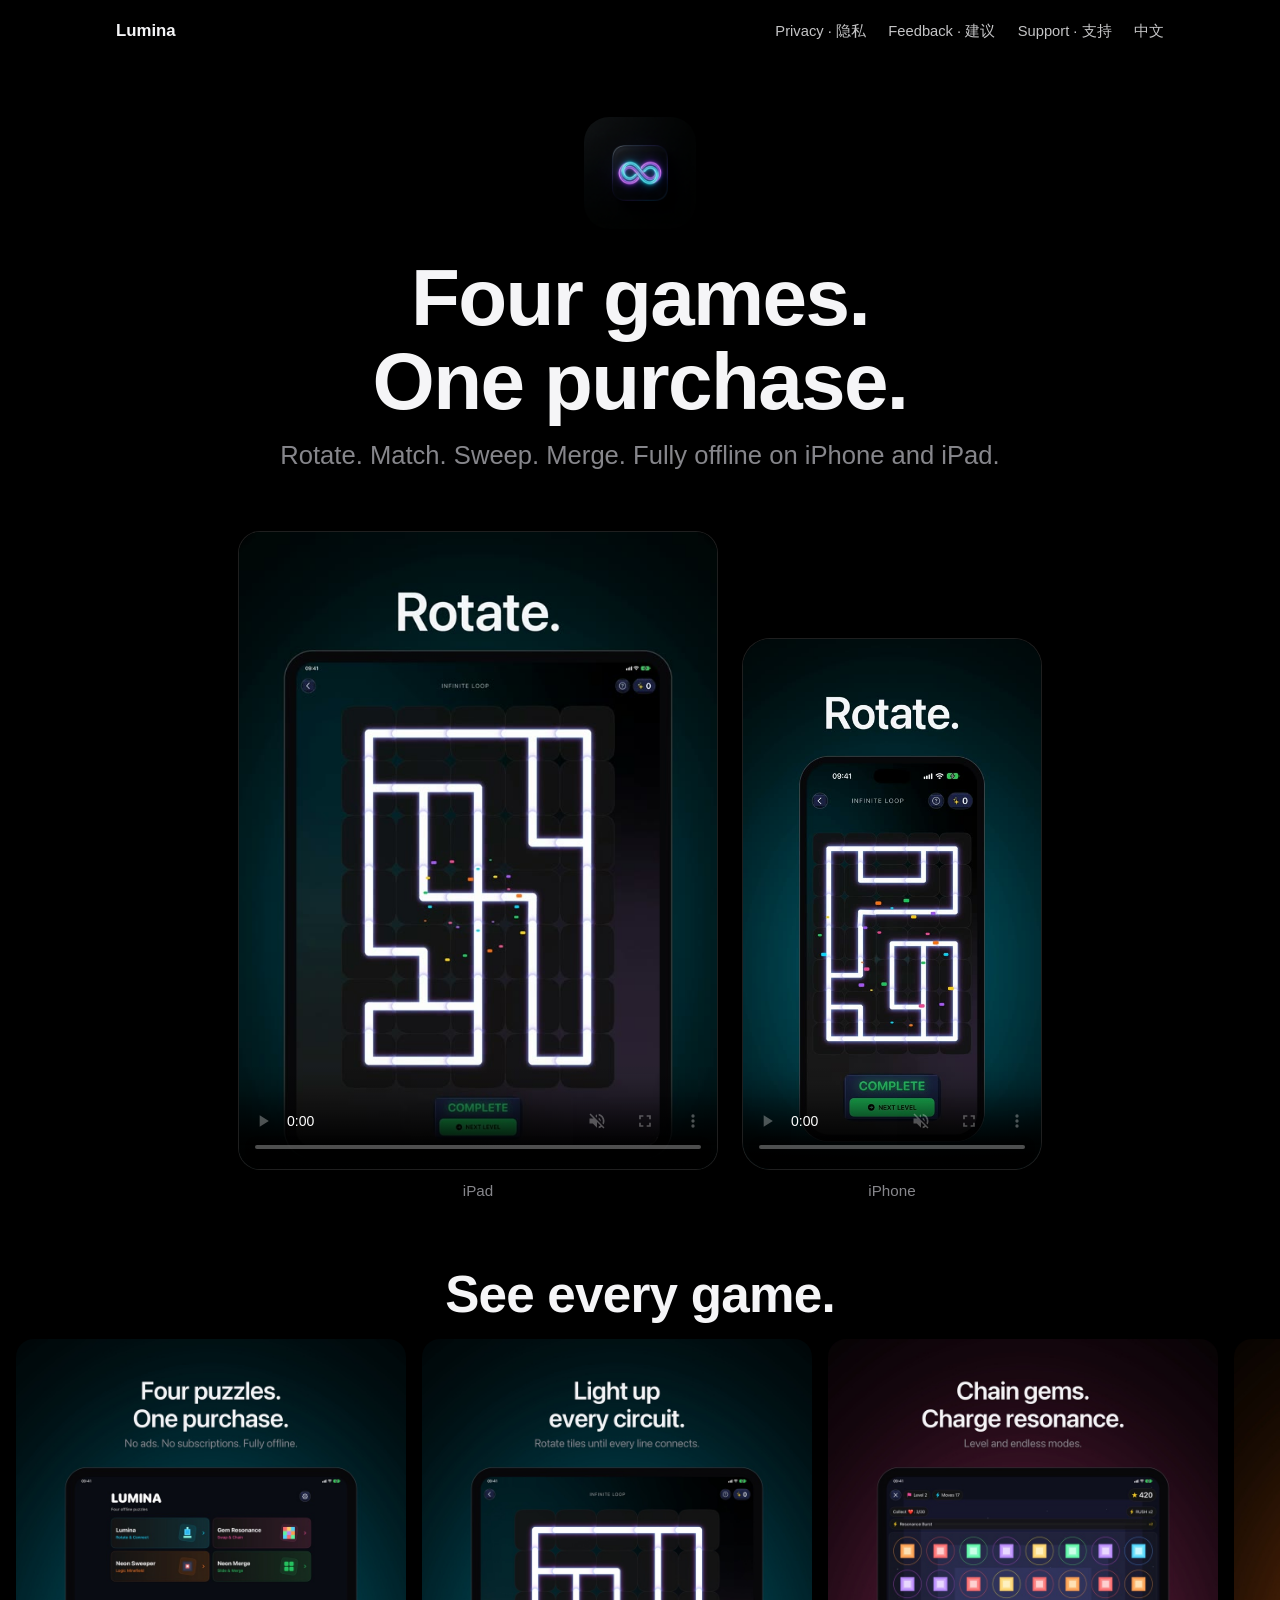
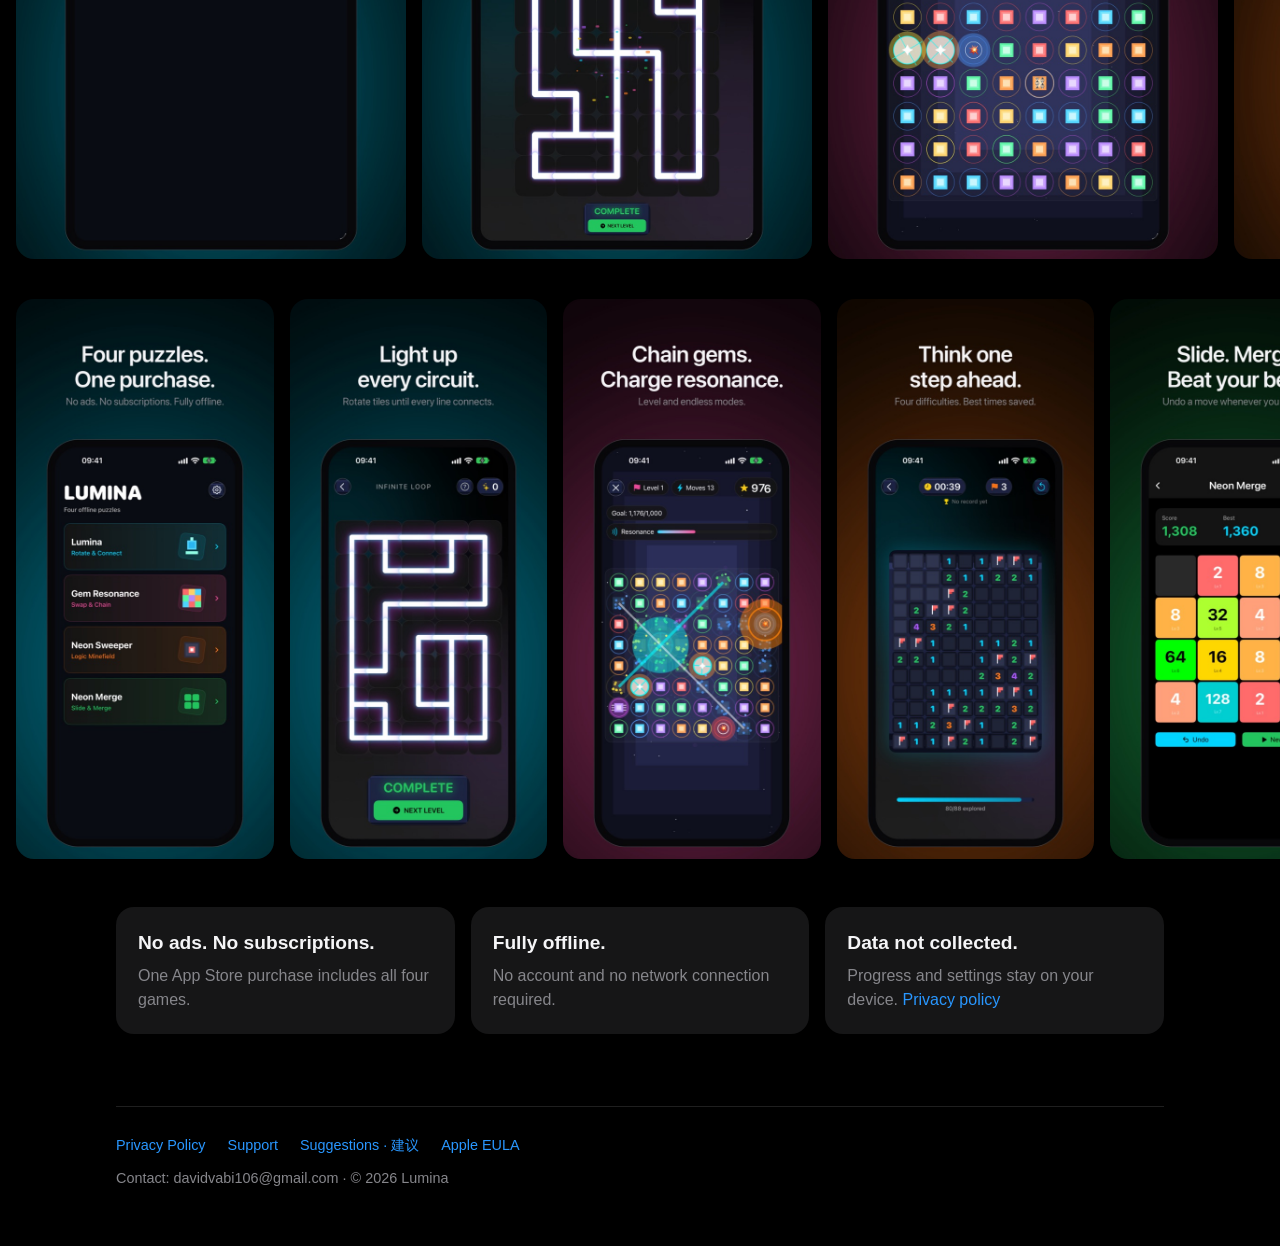
==== commit 5e09c68c: "Add suggestions channel (support page, footer, privacy note on email)" ====
--- a/index.html
+++ b/index.html
@@ -66,6 +66,7 @@
         <strong>Lumina</strong>
         <nav>
             <a href="privacy.html">Privacy · 隐私</a>
+            <a href="support.html#feedback">Feedback · 建议</a>
             <a href="support.html">Support · 支持</a>
             <a href="#" id="toggle">中文</a>
         </nav>
@@ -135,6 +136,7 @@
     <footer>
         <a href="privacy.html">Privacy Policy</a>
         <a href="support.html">Support</a>
+        <a href="support.html#feedback">Suggestions · 建议</a>
         <a href="https://www.apple.com/legal/internet-services/itunes/dev/stdeula/" target="_blank" rel="noopener">Apple EULA</a>
         <p style="margin-top:12px">Contact: davidvabi106@gmail.com · © 2026 Lumina</p>
     </footer>
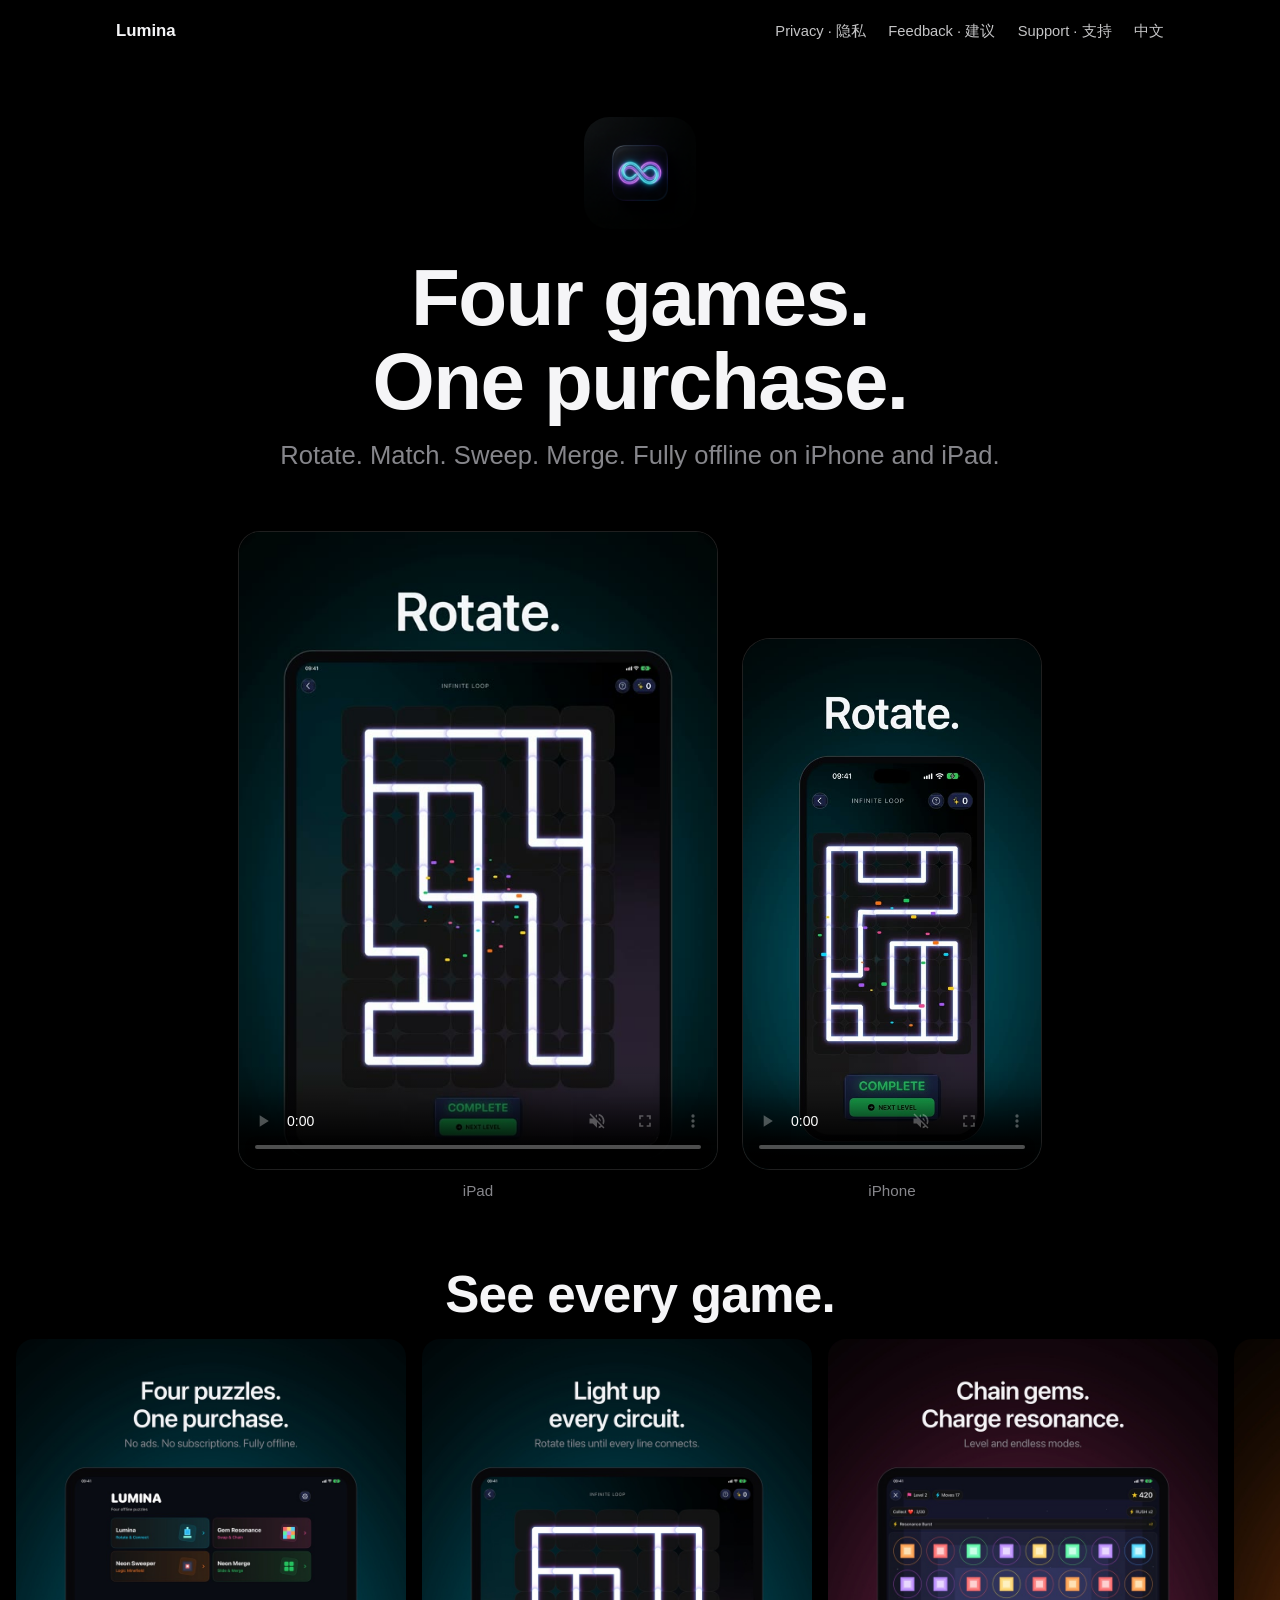
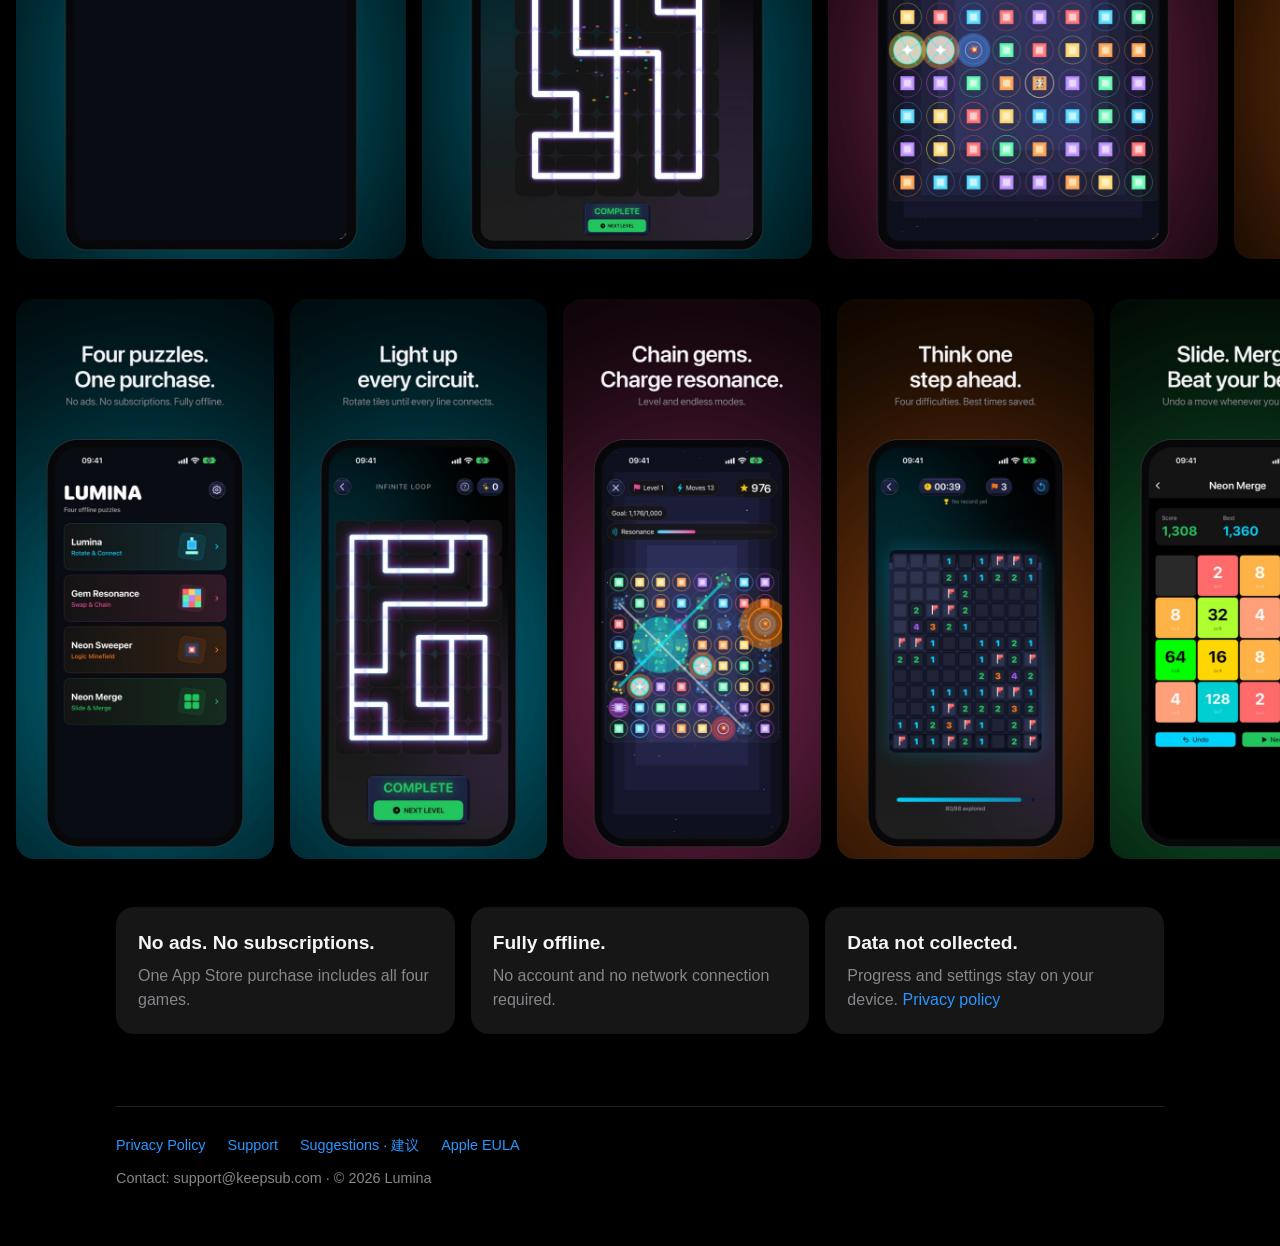
==== commit e1ba8bee: "chore: switch support email to support@keepsub.com and add email template Co-Authored-By: Claude Opu" ====
--- a/index.html
+++ b/index.html
@@ -138,7 +138,7 @@
         <a href="support.html">Support</a>
         <a href="support.html#feedback">Suggestions · 建议</a>
         <a href="https://www.apple.com/legal/internet-services/itunes/dev/stdeula/" target="_blank" rel="noopener">Apple EULA</a>
-        <p style="margin-top:12px">Contact: davidvabi106@gmail.com · © 2026 Lumina</p>
+        <p style="margin-top:12px">Contact: support@keepsub.com · © 2026 Lumina</p>
     </footer>
 </div>
 <script>
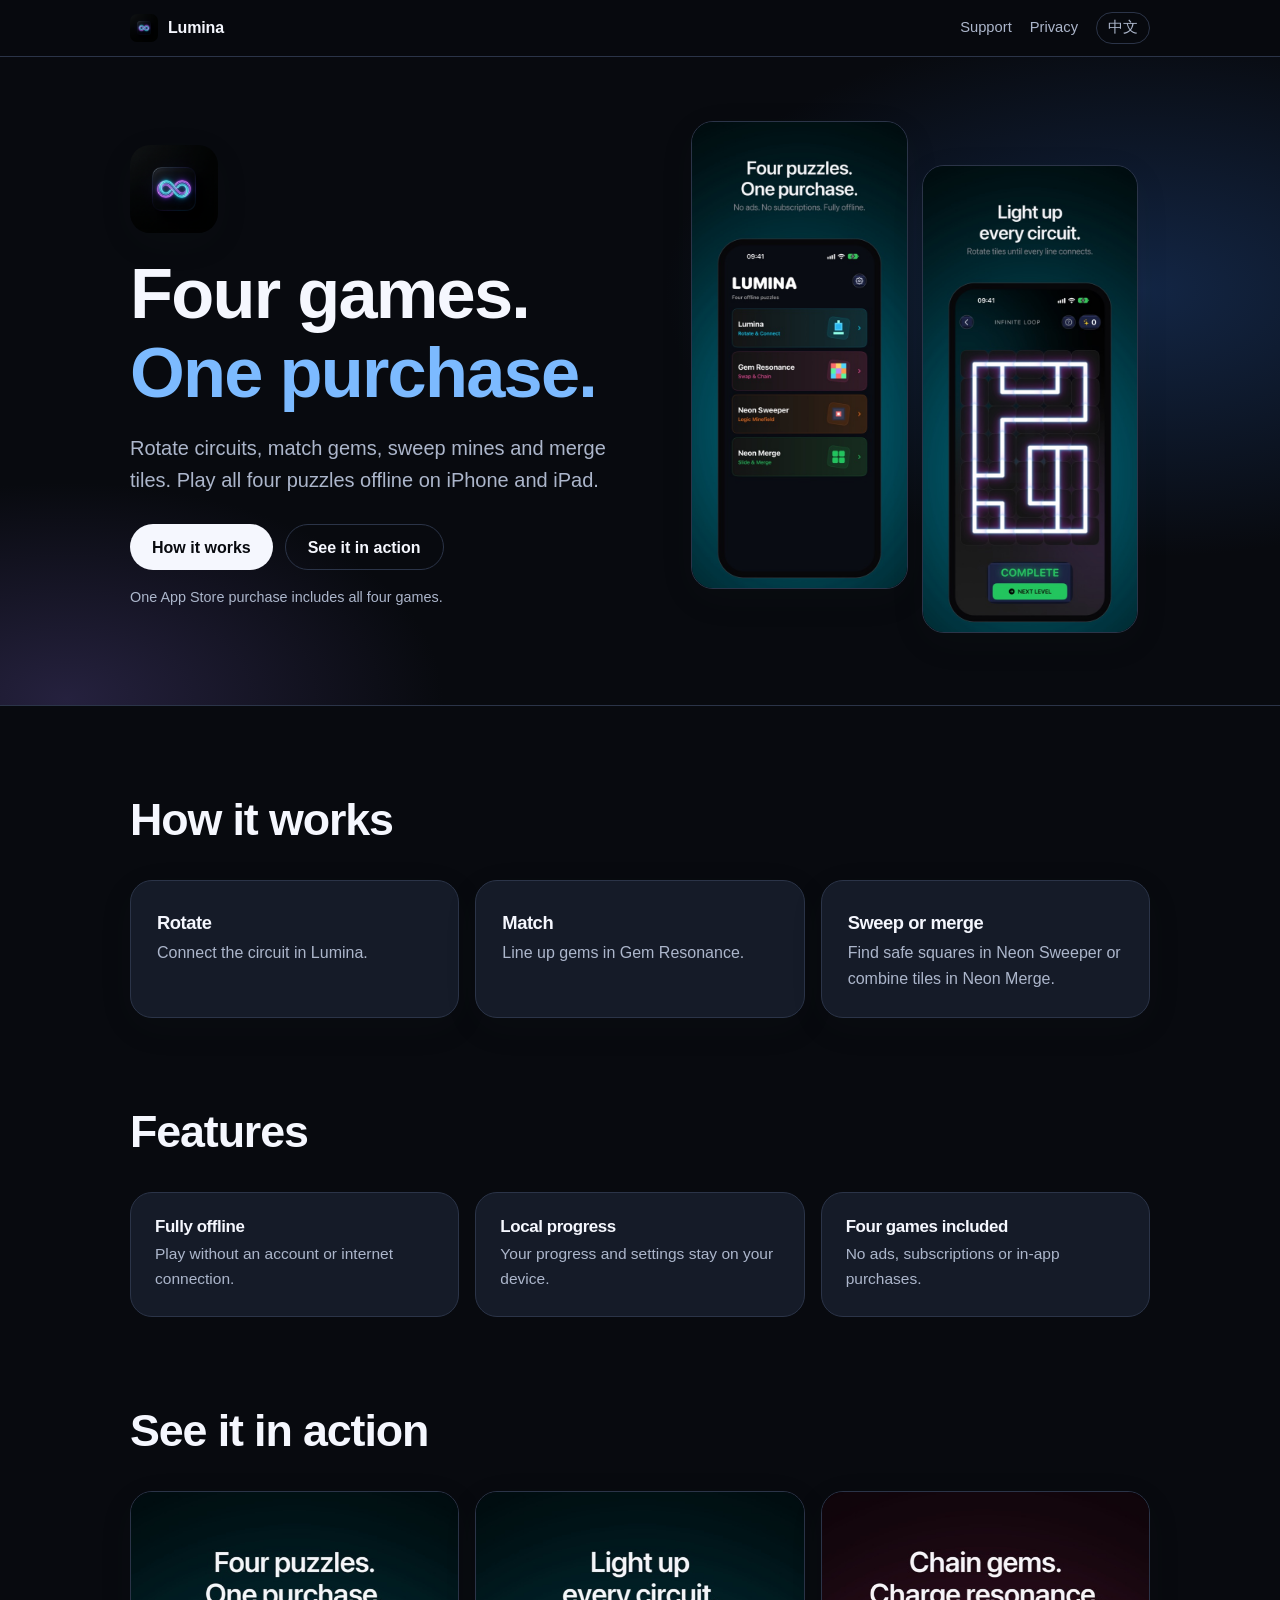
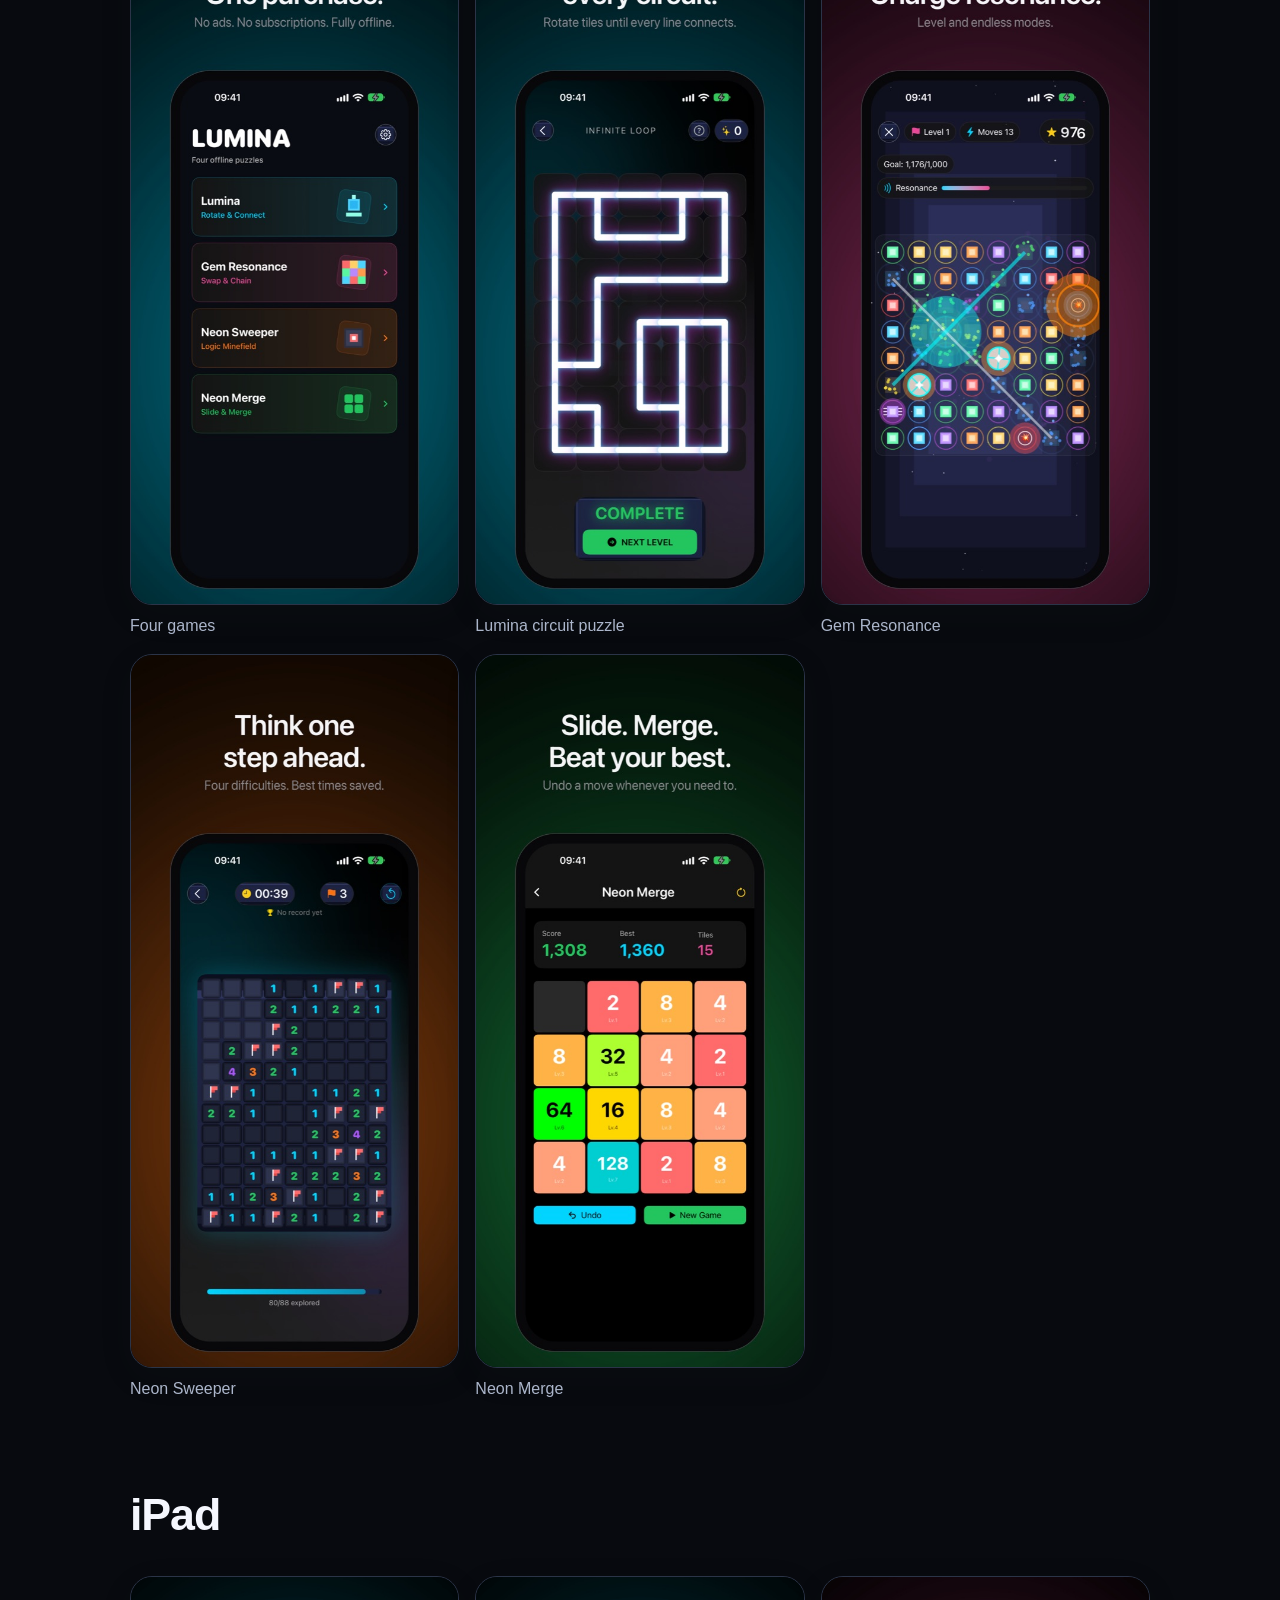
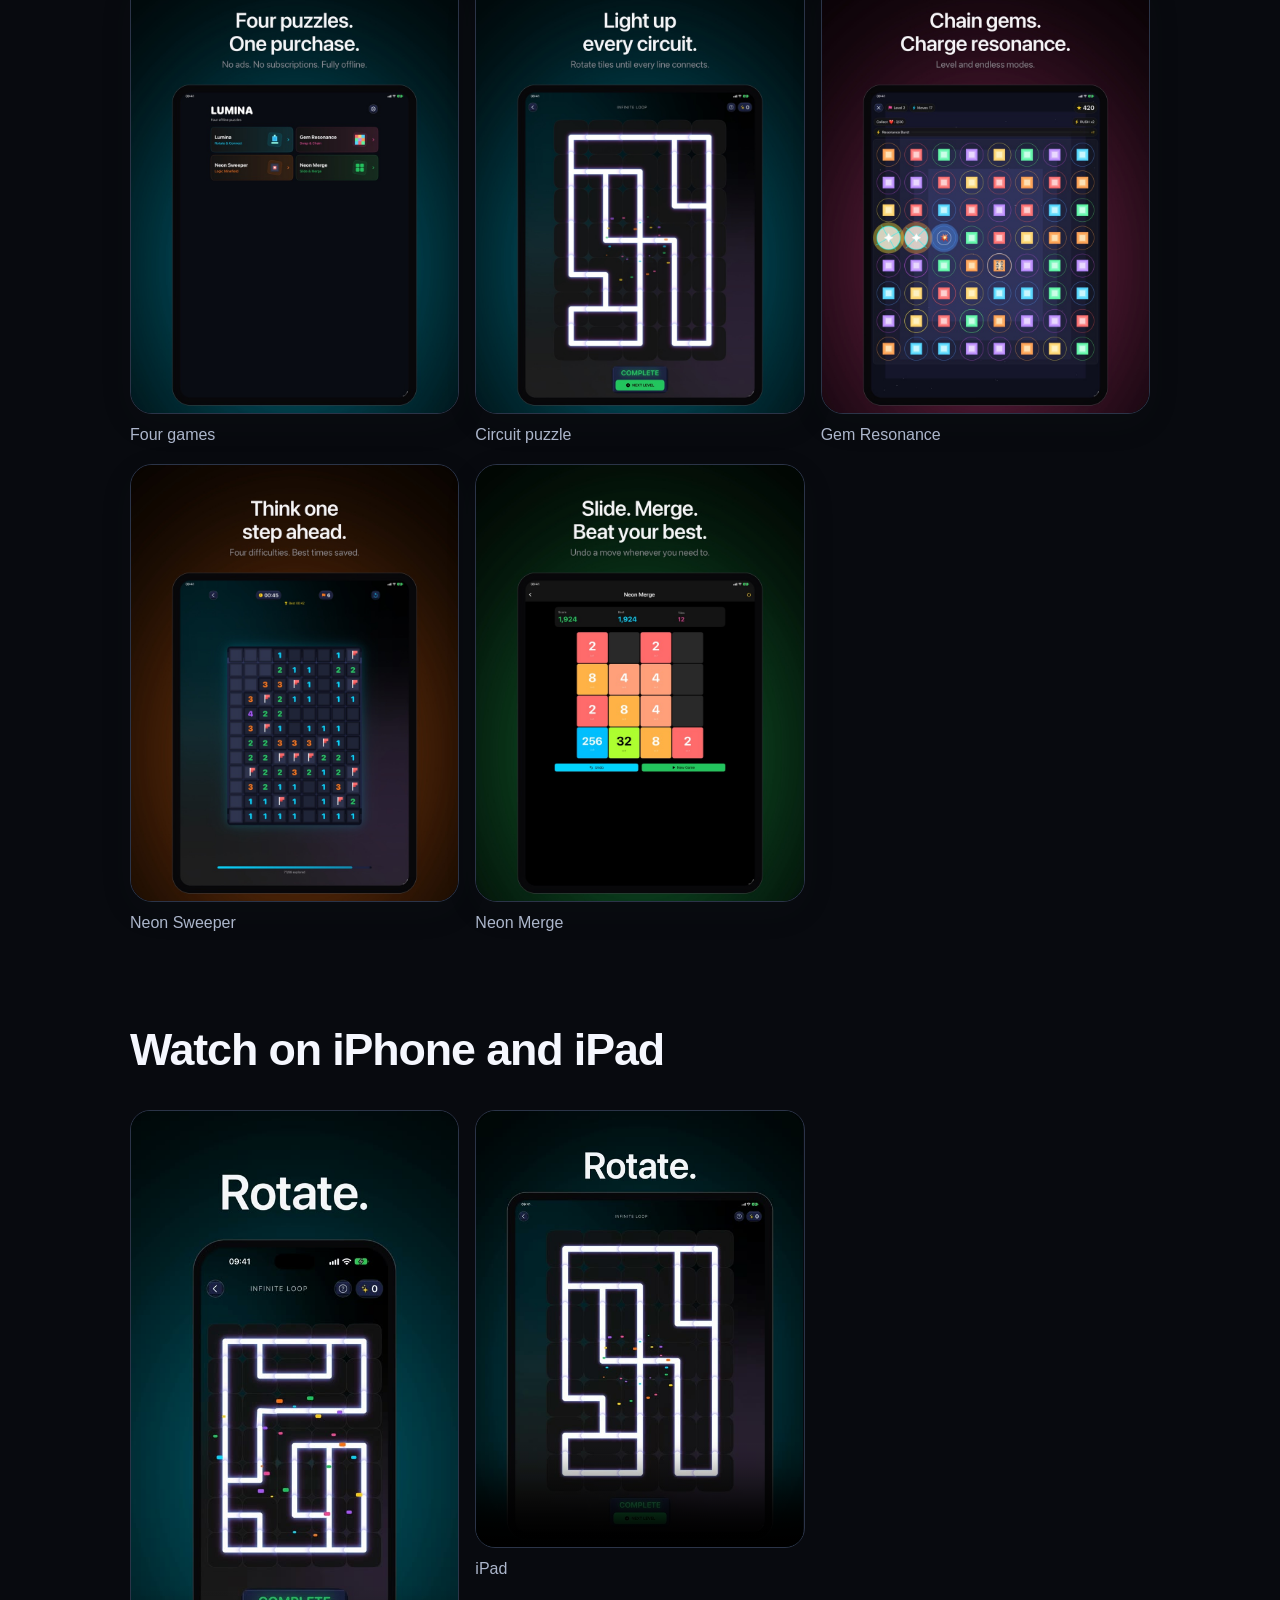
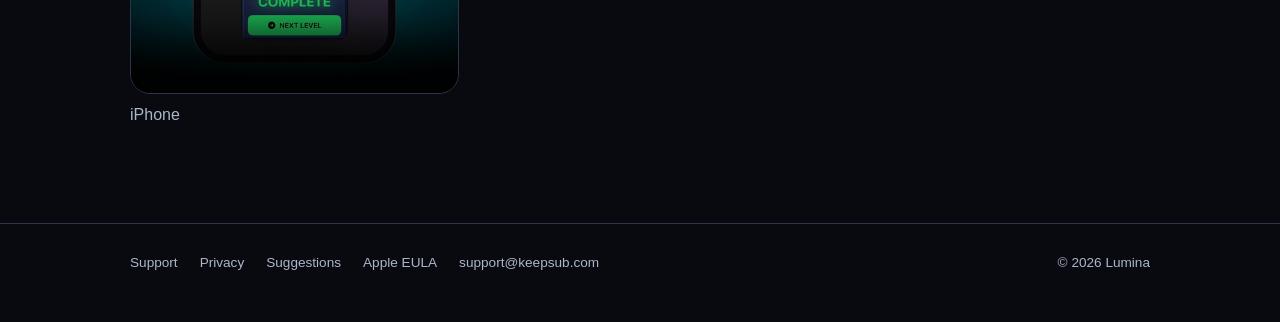
==== commit c30607f5: "Rebuild product homepage using the headsup layout" ====
--- a/index.html
+++ b/index.html
@@ -1,163 +1,94 @@
-<!DOCTYPE html>
+<!doctype html>
 <html lang="en">
 <head>
-    <meta charset="UTF-8">
-    <meta name="viewport" content="width=device-width, initial-scale=1.0">
-    <title>Lumina - Four Offline Puzzles</title>
-    <meta name="description" content="Four offline puzzle games for iPhone and iPad in one App Store purchase. No ads, no subscriptions, no in-app purchases.">
-    <meta property="og:title" content="Lumina - Four Offline Puzzles">
-    <meta property="og:description" content="Rotate. Match. Sweep. Merge. Four puzzle games, one purchase, fully offline.">
-    <meta property="og:type" content="website">
-    <meta property="og:image" content="media/poster_ipad.jpg">
-    <style>
-        :root {
-            --bg: #000;
-            --panel: #161617;
-            --text: #f5f5f7;
-            --muted: #86868b;
-            --accent: #2997ff;
-            --border: rgba(255, 255, 255, 0.12);
-        }
-        * { box-sizing: border-box; margin: 0; padding: 0; }
-        body {
-            font-family: -apple-system, BlinkMacSystemFont, "SF Pro Display", "PingFang SC", "Segoe UI", sans-serif;
-            background: var(--bg);
-            color: var(--text);
-            line-height: 1.5;
-            -webkit-font-smoothing: antialiased;
-        }
-        a { color: var(--accent); text-decoration: none; }
-        .wrap { max-width: 1080px; margin: 0 auto; padding: 0 16px; }
-        header { display: flex; justify-content: space-between; align-items: center; padding: 18px 0; flex-wrap: wrap; gap: 12px; }
-        header strong { font-size: 1.05rem; }
-        nav a { margin-left: 18px; font-size: 0.92rem; color: var(--text); opacity: 0.8; }
-        nav a:first-child { margin-left: 0; }
-        .hero { text-align: center; padding: 56px 0 32px; }
-        .hero img.icon { width: 112px; height: 112px; border-radius: 25px; }
-        h1 { font-size: clamp(2.6rem, 9vw, 5rem); font-weight: 600; letter-spacing: -0.02em; line-height: 1.05; margin-top: 20px; }
-        .hero p { font-size: clamp(1.1rem, 3vw, 1.6rem); color: var(--muted); margin-top: 12px; }
-        .videos { display: flex; justify-content: center; align-items: flex-end; gap: 24px; padding: 24px 0 64px; flex-wrap: wrap; }
-        .videos figure { text-align: center; margin: 0; width: min(480px, 100%); }
-        .videos figure.phone { width: min(300px, 100%); }
-        .videos video { width: 100%; border-radius: 22px; border: 1px solid var(--border); background: #000; display: block; }
-        .videos figure.phone video { border-radius: 28px; }
-        .videos figcaption { color: var(--muted); margin-top: 10px; font-size: 0.95rem; }
-        h2 { font-size: clamp(2rem, 6vw, 3.2rem); font-weight: 600; letter-spacing: -0.015em; text-align: center; line-height: 1.1; }
-        .sub { text-align: center; color: var(--muted); font-size: 1.15rem; margin-top: 10px; }
-        .gallery { display: flex; gap: 16px; overflow-x: auto; padding: 16px 16px 24px; scroll-snap-type: x mandatory; }
-        .gallery.ipad img { height: min(520px, 62vh); }
-        .gallery img { height: min(560px, 70vh); border-radius: 18px; scroll-snap-align: center; flex: 0 0 auto; }
-        .points { display: grid; grid-template-columns: repeat(auto-fit, minmax(220px, 1fr)); gap: 16px; padding: 24px 0 72px; }
-        .point { background: var(--panel); border-radius: 18px; padding: 22px; }
-        .point h3 { font-size: 1.2rem; font-weight: 600; }
-        .point p { color: var(--muted); margin-top: 6px; }
-        footer { border-top: 1px solid var(--border); padding: 28px 0 56px; color: var(--muted); font-size: 0.9rem; }
-        footer a { margin-right: 18px; }
-        body [lang="zh-Hans"] { display: none; }
-        body.zh [lang="en"] { display: none; }
-        body.zh [lang="zh-Hans"] { display: revert; }
-        body.zh .gallery[lang="zh-Hans"] { display: flex; }
-        body.zh .points[lang="zh-Hans"] { display: grid; }
-    </style>
+  <meta charset="utf-8">
+  <meta name="viewport" content="width=device-width, initial-scale=1">
+  <title>Lumina · Four games. One purchase.</title>
+  <meta name="description" content="Rotate circuits, match gems, sweep mines and merge tiles. Play all four puzzles offline on iPhone and iPad.">
+  <meta property="og:title" content="Lumina · Four games. One purchase.">
+  <meta property="og:description" content="Rotate circuits, match gems, sweep mines and merge tiles. Play all four puzzles offline on iPhone and iPad.">
+  <meta property="og:image" content="https://zergcsda.github.io/lumina-docs/media/icon.png">
+  <link rel="alternate" hreflang="en" href="https://zergcsda.github.io/lumina-docs/index.html">
+  <link rel="alternate" hreflang="zh-Hans" href="https://zergcsda.github.io/lumina-docs/index_zh.html">
+  <link rel="icon" href="media/icon.png">
+  <link rel="stylesheet" href="home.css">
 </head>
 <body>
+<nav class="top"><div class="wrap">
+  <a class="brand" href="index.html"><img src="media/icon.png" alt="">Lumina</a>
+  <div class="links">
+    <a href="support.html">Support</a>
+    <a href="privacy.html">Privacy</a>
+    <a class="lang" href="index_zh.html" lang="zh-Hans">中文</a>
+  </div>
+</div></nav>
+<main>
+<section class="hero"><div class="wrap">
+  <div>
+    <img class="icon" src="media/icon.png" alt="" width="88" height="88">
+    <h1>Four games.<br><span class="accent">One purchase.</span></h1>
+    <p class="lead">Rotate circuits, match gems, sweep mines and merge tiles. Play all four puzzles offline on iPhone and iPad.</p>
+    <div class="actions"><a class="btn primary" href="#how">How it works</a><a class="btn ghost" href="#gallery">See it in action</a></div>
+    <p class="avail">One App Store purchase includes all four games.</p>
+  </div>
+  <div class="shots">
+    <img src="media/iphone_en_1.jpg" alt="Four games" decoding="async">
+    <img src="media/iphone_en_2.jpg" alt="Lumina circuit puzzle" decoding="async">
+  </div>
+</div></section>
 <div class="wrap">
-    <header>
-        <strong>Lumina</strong>
-        <nav>
-            <a href="privacy.html">Privacy · 隐私</a>
-            <a href="support.html#feedback">Feedback · 建议</a>
-            <a href="support.html">Support · 支持</a>
-            <a href="#" id="toggle">中文</a>
-        </nav>
-    </header>
-
-    <section class="hero">
-        <img class="icon" src="media/icon.png" alt="Lumina app icon">
-        <h1 lang="en">Four games.<br>One purchase.</h1>
-        <h1 lang="zh-Hans">四款游戏。<br>一次买断。</h1>
-        <p lang="en">Rotate. Match. Sweep. Merge. Fully offline on iPhone and iPad.</p>
-        <p lang="zh-Hans">旋转、消除、扫雷、合并。iPhone 与 iPad 上完全离线畅玩。</p>
-    </section>
-
-    <section class="videos">
-        <figure>
-            <video src="media/promo_ipad.mp4" poster="media/poster_ipad.jpg" controls playsinline muted loop preload="metadata"></video>
-            <figcaption>iPad</figcaption>
-        </figure>
-        <figure class="phone">
-            <video src="media/promo_iphone.mp4" poster="media/poster_iphone.jpg" controls playsinline muted loop preload="metadata"></video>
-            <figcaption>iPhone</figcaption>
-        </figure>
-    </section>
-
-    <h2 lang="en">See every game.</h2>
-    <h2 lang="zh-Hans">四款游戏，一览无余。</h2>
+<section class="block" id="how">
+  <h2>How it works</h2>
+  <div class="steps">
+    <article class="step"><h3>Rotate</h3><p>Connect the circuit in Lumina.</p></article>
+    <article class="step"><h3>Match</h3><p>Line up gems in Gem Resonance.</p></article>
+    <article class="step"><h3>Sweep or merge</h3><p>Find safe squares in Neon Sweeper or combine tiles in Neon Merge.</p></article>
+  </div>
+</section>
+<section class="block">
+  <h2>Features</h2>
+  <div class="grid">
+    <article class="feat"><h3>Fully offline</h3><p>Play without an account or internet connection.</p></article>
+    <article class="feat"><h3>Local progress</h3><p>Your progress and settings stay on your device.</p></article>
+    <article class="feat"><h3>Four games included</h3><p>No ads, subscriptions or in-app purchases.</p></article>
+  </div>
+</section>
+<section class="block" id="gallery">
+  <h2>See it in action</h2>
+  <div class="gallery">
+    <figure><img src="media/iphone_en_1.jpg" alt="" loading="lazy" decoding="async"><figcaption>Four games</figcaption></figure>
+    <figure><img src="media/iphone_en_2.jpg" alt="" loading="lazy" decoding="async"><figcaption>Lumina circuit puzzle</figcaption></figure>
+    <figure><img src="media/iphone_en_3.jpg" alt="" loading="lazy" decoding="async"><figcaption>Gem Resonance</figcaption></figure>
+    <figure><img src="media/iphone_en_4.jpg" alt="" loading="lazy" decoding="async"><figcaption>Neon Sweeper</figcaption></figure>
+    <figure><img src="media/iphone_en_5.jpg" alt="" loading="lazy" decoding="async"><figcaption>Neon Merge</figcaption></figure>
+  </div>
+</section>
+<section class="block">
+  <h2>iPad</h2>
+  <div class="gallery">
+    <figure><img src="media/ipad_en_1.jpg" alt="" loading="lazy"><figcaption>Four games</figcaption></figure>
+    <figure><img src="media/ipad_en_2.jpg" alt="" loading="lazy"><figcaption>Circuit puzzle</figcaption></figure>
+    <figure><img src="media/ipad_en_3.jpg" alt="" loading="lazy"><figcaption>Gem Resonance</figcaption></figure>
+    <figure><img src="media/ipad_en_4.jpg" alt="" loading="lazy"><figcaption>Neon Sweeper</figcaption></figure>
+    <figure><img src="media/ipad_en_5.jpg" alt="" loading="lazy"><figcaption>Neon Merge</figcaption></figure>
+  </div>
+</section>
+<section class="block media" id="video">
+  <h2>Watch on iPhone and iPad</h2>
+  <div class="gallery">
+    <figure><video src="media/promo_iphone.mp4" poster="media/poster_iphone.jpg" controls playsinline preload="none"></video><figcaption>iPhone</figcaption></figure>
+    <figure><video src="media/promo_ipad.mp4" poster="media/poster_ipad.jpg" controls playsinline preload="none"></video><figcaption>iPad</figcaption></figure>
+  </div>
+</section>
 </div>
-<div class="gallery ipad" lang="en">
-    <img src="media/ipad_en_1.jpg" alt="Lumina home screen with four games" loading="lazy">
-    <img src="media/ipad_en_2.jpg" alt="Lumina circuit puzzle solved" loading="lazy">
-    <img src="media/ipad_en_3.jpg" alt="Gem Resonance match-3" loading="lazy">
-    <img src="media/ipad_en_4.jpg" alt="Neon Sweeper board" loading="lazy">
-    <img src="media/ipad_en_5.jpg" alt="Neon Merge board" loading="lazy">
-</div>
-<div class="gallery iphone" lang="en">
-    <img src="media/iphone_en_1.jpg" alt="Lumina home screen with four games" loading="lazy">
-    <img src="media/iphone_en_2.jpg" alt="Lumina circuit puzzle solved" loading="lazy">
-    <img src="media/iphone_en_3.jpg" alt="Gem Resonance match-3" loading="lazy">
-    <img src="media/iphone_en_4.jpg" alt="Neon Sweeper board" loading="lazy">
-    <img src="media/iphone_en_5.jpg" alt="Neon Merge board" loading="lazy">
-</div>
-<div class="gallery ipad" lang="zh-Hans">
-    <img src="media/ipad_zh-Hans_1.jpg" alt="Lumina 首页" loading="lazy">
-    <img src="media/ipad_zh-Hans_2.jpg" alt="Lumina 线路解谜" loading="lazy">
-    <img src="media/ipad_zh-Hans_3.jpg" alt="宝石共鸣" loading="lazy">
-    <img src="media/ipad_zh-Hans_4.jpg" alt="霓虹扫雷" loading="lazy">
-    <img src="media/ipad_zh-Hans_5.jpg" alt="霓虹合并" loading="lazy">
-</div>
-<div class="gallery iphone" lang="zh-Hans">
-    <img src="media/iphone_zh-Hans_1.jpg" alt="Lumina 首页" loading="lazy">
-    <img src="media/iphone_zh-Hans_2.jpg" alt="Lumina 线路解谜" loading="lazy">
-    <img src="media/iphone_zh-Hans_3.jpg" alt="宝石共鸣" loading="lazy">
-    <img src="media/iphone_zh-Hans_4.jpg" alt="霓虹扫雷" loading="lazy">
-    <img src="media/iphone_zh-Hans_5.jpg" alt="霓虹合并" loading="lazy">
-</div>
-<div class="wrap">
-    <div class="points" lang="en">
-        <div class="point"><h3>No ads. No subscriptions.</h3><p>One App Store purchase includes all four games.</p></div>
-        <div class="point"><h3>Fully offline.</h3><p>No account and no network connection required.</p></div>
-        <div class="point"><h3>Data not collected.</h3><p>Progress and settings stay on your device. <a href="privacy.html">Privacy policy</a></p></div>
-    </div>
-    <div class="points" lang="zh-Hans">
-        <div class="point"><h3>无广告，无订阅。</h3><p>App Store 一次购买，包含全部四款游戏。</p></div>
-        <div class="point"><h3>完全离线。</h3><p>无需账号，无需联网。</p></div>
-        <div class="point"><h3>不收集数据。</h3><p>进度与设置只保存在你的设备上。<a href="privacy.html#zh">隐私政策</a></p></div>
-    </div>
-    <footer>
-        <a href="privacy.html">Privacy Policy</a>
-        <a href="support.html">Support</a>
-        <a href="support.html#feedback">Suggestions · 建议</a>
-        <a href="https://www.apple.com/legal/internet-services/itunes/dev/stdeula/" target="_blank" rel="noopener">Apple EULA</a>
-        <p style="margin-top:12px">Contact: support@keepsub.com · © 2026 Lumina</p>
-    </footer>
-</div>
-<script>
-    (function () {
-        var zh = /^zh/i.test(navigator.language || "");
-        try { var saved = localStorage.getItem("lang"); if (saved) zh = saved === "zh"; } catch (e) {}
-        var toggle = document.getElementById("toggle");
-        function apply() {
-            document.body.classList.toggle("zh", zh);
-            toggle.textContent = zh ? "English" : "中文";
-        }
-        toggle.addEventListener("click", function (e) {
-            e.preventDefault();
-            zh = !zh;
-            try { localStorage.setItem("lang", zh ? "zh" : "en"); } catch (err) {}
-            apply();
-        });
-        apply();
-    })();
-</script>
+</main>
+<footer><div class="wrap">
+  <a href="support.html">Support</a>
+  <a href="privacy.html">Privacy</a>
+  <a href="support.html#feedback">Suggestions</a>
+  <a href="https://www.apple.com/legal/internet-services/itunes/dev/stdeula/">Apple EULA</a>
+  <a href="mailto:support@keepsub.com">support@keepsub.com</a>
+  <span class="sp">© 2026 Lumina</span>
+</div></footer>
 </body>
 </html>
--- a/home.css
+++ b/home.css
@@ -0,0 +1,79 @@
+:root{--bg:#f8f7f3;--bg2:#f1efe8;--card:#fffefb;--text:#273830;--muted:#76796d;--line:#e5e1d7;
+--accent:#bb6547;--sage:#e7ebdf;--sand:#efe5d6;--nav:rgba(248,247,243,.8);--shadow:0 10px 36px rgba(39,56,48,.07);color-scheme:light dark}
+@media (prefers-color-scheme:dark){:root{--bg:#18201c;--bg2:#1e2722;--card:#212b26;--text:#eeece4;--muted:#a3a698;
+--line:#323d37;--accent:#de8a6b;--sage:#26312b;--sand:#2c2a24;--nav:rgba(24,32,28,.78);--shadow:0 10px 36px rgba(0,0,0,.35)}}
+*{box-sizing:border-box;margin:0;padding:0}
+html{scroll-behavior:smooth;-webkit-text-size-adjust:100%}
+body{font-family:-apple-system,BlinkMacSystemFont,"SF Pro Text","SF Pro Display","PingFang SC","PingFang TC","Hiragino Sans GB","Segoe UI",Roboto,sans-serif;
+background:var(--bg);color:var(--text);line-height:1.6;-webkit-font-smoothing:antialiased}
+a{color:var(--accent)}
+img{max-width:100%}
+.wrap{max-width:1060px;margin:0 auto;padding:0 20px}
+.narrow{max-width:760px}
+nav.top{position:sticky;top:0;z-index:10;background:var(--nav);backdrop-filter:saturate(160%) blur(18px);
+-webkit-backdrop-filter:saturate(160%) blur(18px);border-bottom:1px solid var(--line)}
+nav.top .wrap{display:flex;align-items:center;gap:20px;height:56px}
+.brand{display:flex;align-items:center;gap:10px;font-weight:650;color:var(--text);text-decoration:none;letter-spacing:-.01em;white-space:nowrap}
+.brand img{width:28px;height:28px;border-radius:7px}
+.links{margin-left:auto;display:flex;gap:18px;align-items:center;font-size:.92rem}
+.links a{color:var(--muted);text-decoration:none}
+.links a:hover,.links a.on{color:var(--text)}
+.lang{border:1px solid var(--line);border-radius:999px;padding:3px 11px}
+@media (max-width:640px){.links .hide-s{display:none}.links{gap:12px}}
+h1,h2,h3{letter-spacing:-.025em;line-height:1.12}
+.accent{color:var(--accent)}
+.btn{display:inline-flex;align-items:center;gap:8px;min-height:46px;padding:0 22px;border-radius:999px;
+text-decoration:none;border:0;cursor:pointer;font:inherit;font-weight:600}
+.btn.primary{background:var(--text);color:var(--bg)}
+.btn.ghost{background:transparent;color:var(--text);border:1px solid var(--line)}
+.actions{display:flex;flex-wrap:wrap;gap:12px}
+footer{border-top:1px solid var(--line);margin-top:96px;padding:28px 0 48px;color:var(--muted);font-size:.85rem}
+footer .wrap{display:flex;flex-wrap:wrap;gap:10px 22px;align-items:center}
+footer a{color:var(--muted);text-decoration:none}footer a:hover{color:var(--text)}
+footer .sp{margin-left:auto}
+/* hero */
+.hero{position:relative;overflow:hidden;border-bottom:1px solid var(--line)}
+.hero:before{content:"";position:absolute;inset:-20%;pointer-events:none;background:
+radial-gradient(38% 42% at 78% 40%,var(--sage),transparent 70%),
+radial-gradient(30% 34% at 18% 85%,var(--sand),transparent 70%)}
+.hero .wrap{position:relative;display:grid;grid-template-columns:1.1fr 1fr;gap:32px;align-items:center;padding-top:64px;padding-bottom:72px}
+.hero .icon{width:88px;height:88px;border-radius:20px;box-shadow:var(--shadow);margin-bottom:22px;display:block}
+.hero .kicker{color:var(--accent);font-weight:600;font-size:.82rem;letter-spacing:.14em;text-transform:uppercase;margin-bottom:12px}
+.hero h1{font-size:clamp(2.5rem,6.2vw,4.4rem);font-weight:800}
+.hero p.lead{font-size:clamp(1.05rem,2vw,1.25rem);color:var(--muted);margin:20px 0 28px;max-width:30em}
+.hero .avail{color:var(--muted);font-size:.9rem;margin-top:16px}
+.shots{display:flex;justify-content:center;gap:14px}
+.shots img{width:46%;max-width:240px;height:auto;border-radius:22px;border:1px solid var(--line);box-shadow:var(--shadow);background:var(--card)}
+.shots img:nth-child(2){margin-top:44px}
+@media (max-width:820px){.hero .wrap{grid-template-columns:1fr;padding-top:40px}}
+/* sections */
+section.block{padding:88px 0 0}
+.eyebrow{color:var(--accent);font-weight:600;font-size:.95rem;margin-bottom:10px}
+section.block h2{font-size:clamp(1.9rem,4.4vw,2.8rem);font-weight:750;max-width:18em}
+section.block p.sub{color:var(--muted);font-size:1.1rem;margin-top:14px;max-width:38em}
+.steps{display:grid;grid-template-columns:repeat(3,1fr);gap:16px;margin-top:36px}
+.step{background:var(--card);border:1px solid var(--line);border-radius:22px;padding:26px;box-shadow:var(--shadow)}
+.step b{display:block;font-size:2.2rem;font-weight:800;letter-spacing:-.04em;color:var(--accent)}
+.step h3{font-size:1.15rem;margin:6px 0}.step p{color:var(--muted)}
+.grid{display:grid;grid-template-columns:repeat(3,1fr);gap:16px;margin-top:36px}
+.feat{background:var(--card);border:1px solid var(--line);border-radius:22px;padding:24px}
+.feat .ic{color:var(--accent);margin-bottom:12px;width:28px;height:28px}
+.feat h3{font-size:1.06rem;margin-bottom:6px}.feat p{color:var(--muted);font-size:.97rem}
+.decks{display:flex;flex-wrap:wrap;gap:10px;margin-top:28px;list-style:none}
+.decks li{background:var(--sage);color:var(--text);border-radius:999px;padding:7px 16px;font-weight:550;font-size:.95rem}
+.gallery{display:grid;grid-template-columns:repeat(3,1fr);gap:16px;margin-top:36px}
+.gallery img{width:100%;height:auto;border-radius:22px;border:1px solid var(--line);box-shadow:var(--shadow)}
+@media (max-width:820px){.steps,.grid{grid-template-columns:1fr}.gallery{grid-template-columns:1fr 1fr}}
+.cta{margin-top:40px;border-radius:28px;padding:40px;background:var(--sage);border:1px solid var(--line)}
+.cta h3{font-size:clamp(1.5rem,3.2vw,2.1rem)}.cta p{color:var(--muted);margin:8px 0 22px}
+@media (max-width:640px){.cta{padding:28px}}
+
+:root { --bg:#080a0f;--card:#151b28;--text:#f5f7fe;--muted:#acb6cb;--line:#2b3448;--accent:#7cbaff;--sage:#132645;--sand:#25213e;--nav:rgba(8,10,15,.92); color-scheme: dark; }
+.shots { align-items: flex-start; }
+.shots img { aspect-ratio: auto; }
+.gallery { align-items: start; }
+.gallery img { display: block; }
+.gallery figure { min-width: 0; margin: 0; }
+.gallery figcaption { color: var(--muted); margin-top: 8px; }
+.media video { width: 100%; border-radius: 20px; border: 1px solid var(--line); display: block; }
+@media (max-width: 480px) { section.block { padding-top: 58px; } nav.top .wrap { gap: 8px; padding-inline: 12px; } .links { gap: 8px; } .lang { padding-inline: 7px; } }
